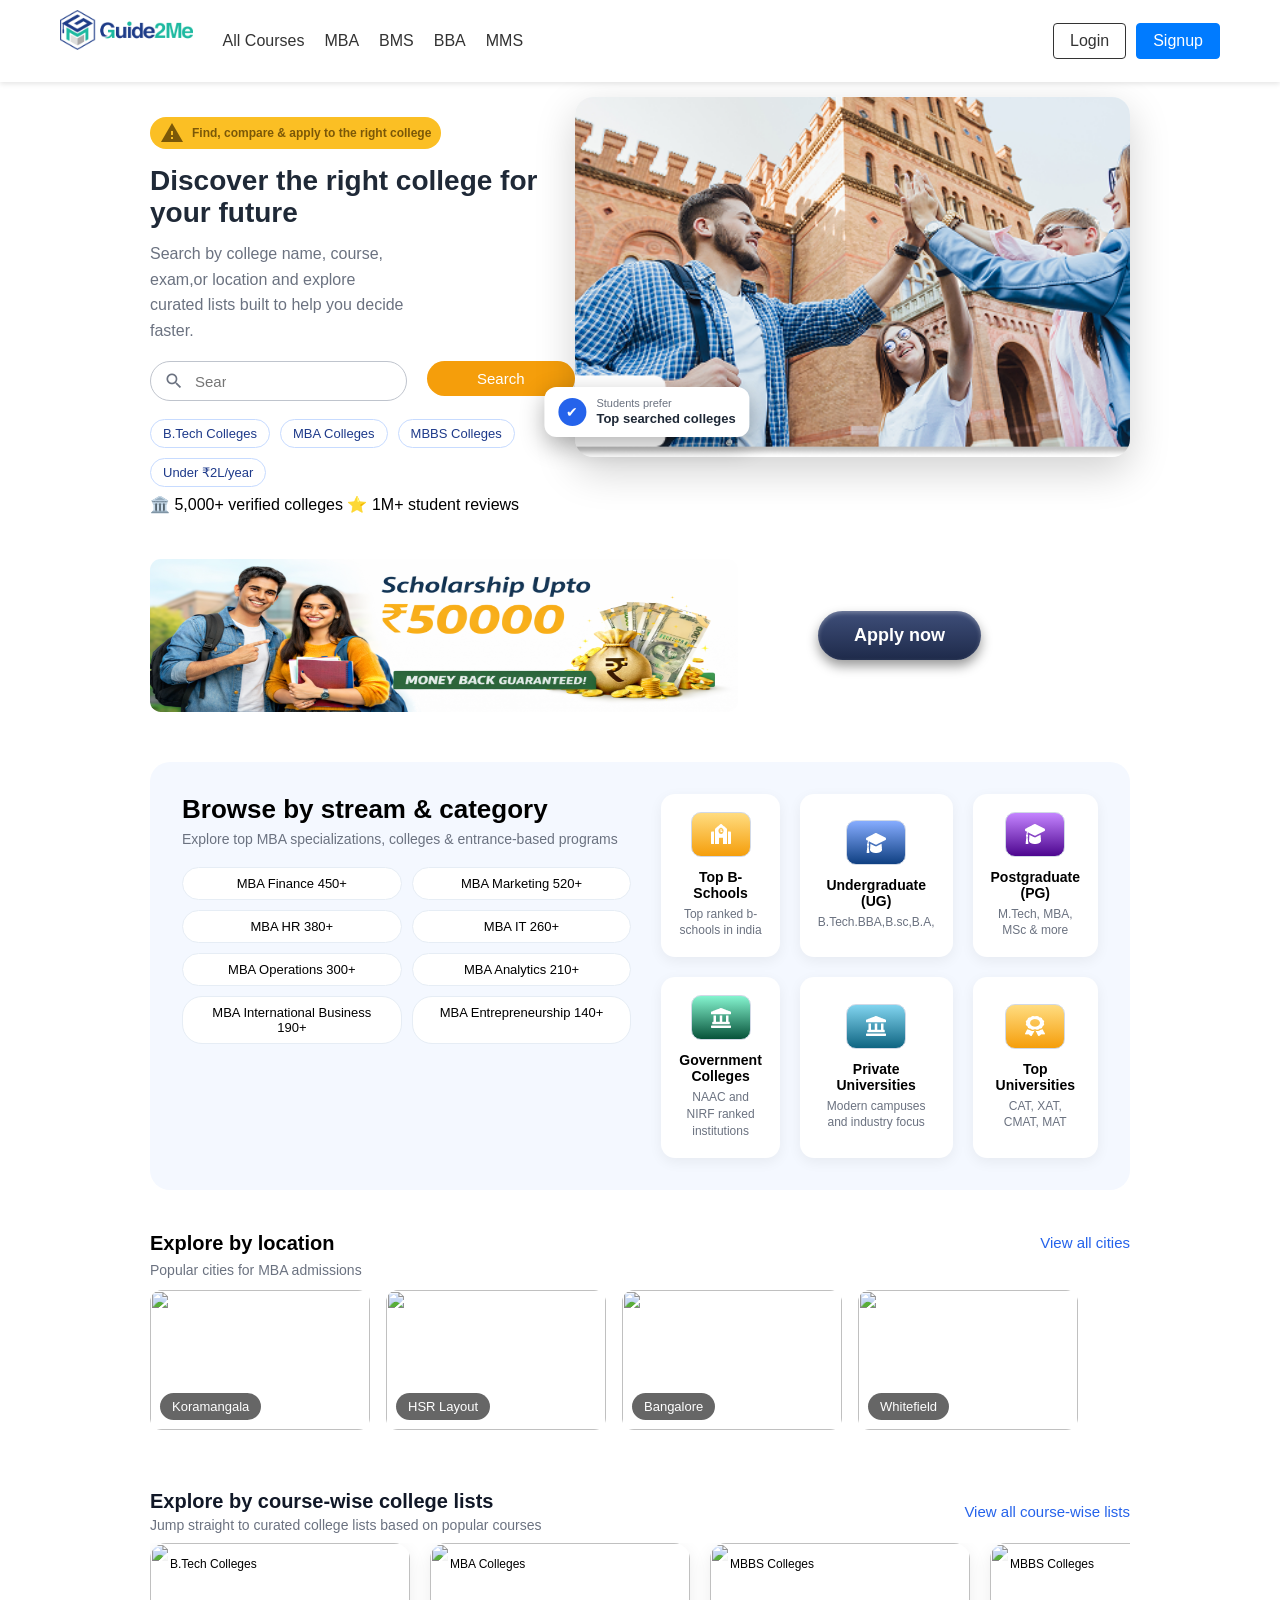
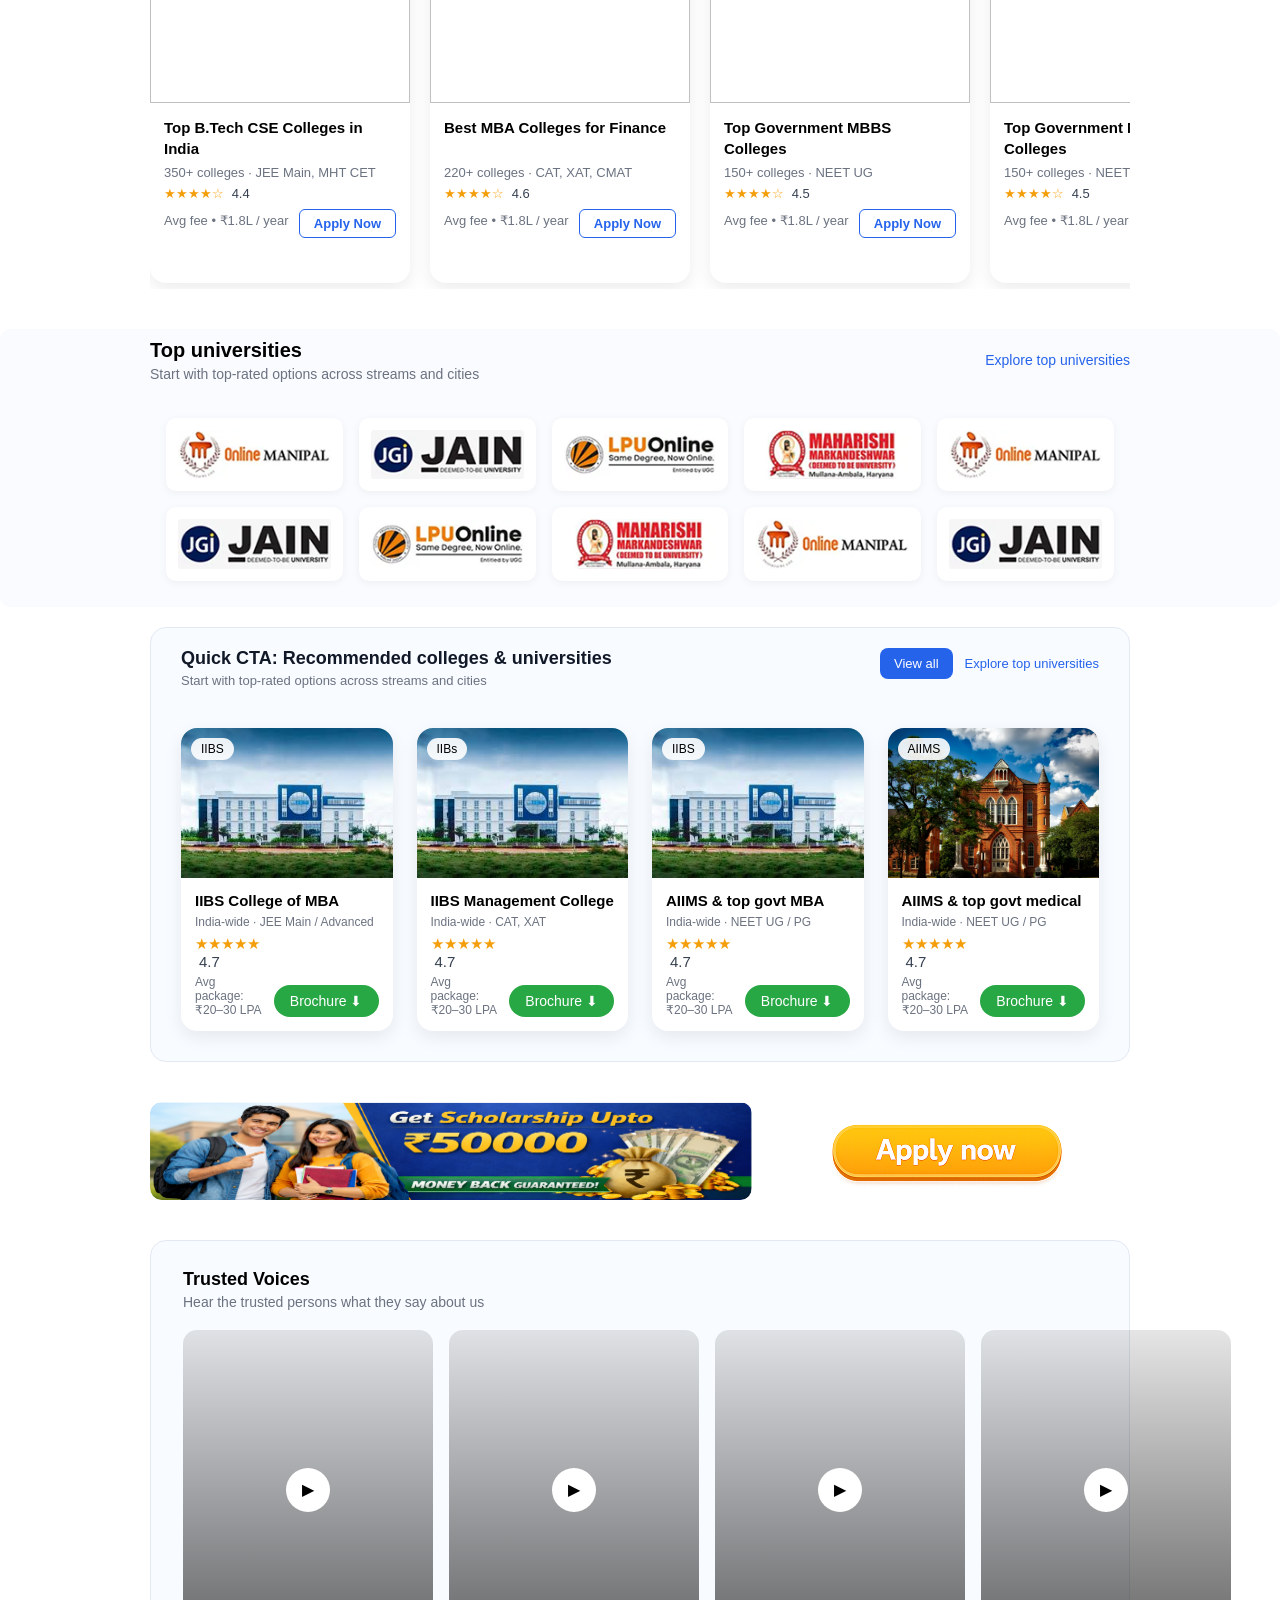
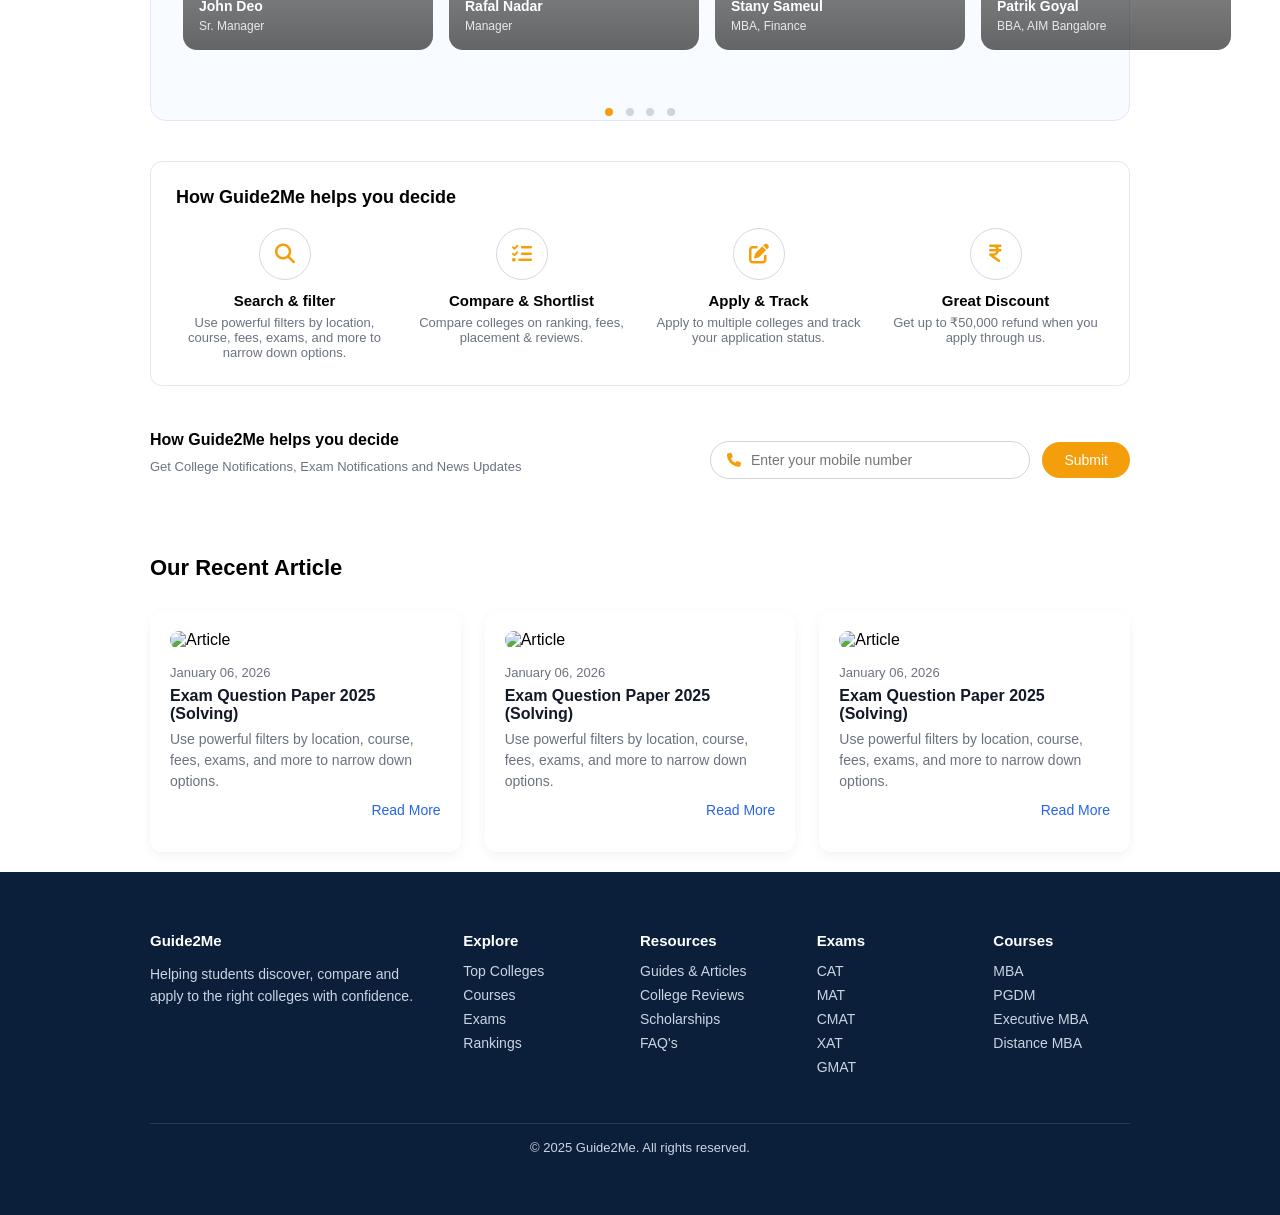
==== index.html @ c0e6bcad "first commit" ====
<!DOCTYPE html>
<html lang="en">
<head>
    <meta charset="UTF-8">
    <meta name="viewport" content="width=device-width, initial-scale=1.0">
    <title>Responsive Header</title>
    <link href="https://fonts.googleapis.com/icon?family=Material+Icons" rel="stylesheet">
    <link rel="stylesheet" href="https://cdnjs.cloudflare.com/ajax/libs/font-awesome/6.5.1/css/all.min.css">
    <link
      href="https://cdnjs.cloudflare.com/ajax/libs/aos/2.3.4/aos.css"
      rel="stylesheet"
    />
    <link rel="stylesheet" href="/css/style.css">
</head>
<body>

<header>
    <div class="container">
        <!-- Logo -->
        <div class="logo">
            <a href="#">
                <img src="./images/G2meLogo.png" alt="Guide2Me Logo">
                <span class="subtitle"></span>
            </a>
        </div>

        <!-- Navigation -->
        <nav>
            <ul class="nav-links">
                <li><a href="#">All Courses</a></li>
                <li><a href="#">MBA</a></li>
                <li><a href="#">BMS</a></li>
                <li><a href="#">BBA</a></li>
                <li><a href="#">MMS</a></li>
            </ul>
        </nav>

    <!-- Login/Signup Buttons -->
    <div class="auth-buttons">
        <a href="#" class="btn login">Login</a>
        <a href="#" class="btn signup">Signup</a>
    </div>
        <!-- Hamburger -->
        <div class="hamburger">
            <span></span>
            <span></span>
            <span></span>
        </div>
    </div>
</header>

<!-- Hero Section  -->

<section class="hero" data-aos="fade-up">
    <div class="hero-content" data-aos="fade-right">
        <span class="badge">
            <span class="badge-img material-icons">warning</span>
            Find, compare & apply to the right college
        </span>
        <h1>Discover the right college for your future</h1>
        <p class="hero-desc">
            Search by college name, course, exam,or location and explore curated lists built to help you decide
            faster.
        </p>
        <div class="hero-search" data-aos="fade-up" data-aos-delay="200">
            <div class="search-input-wrapper">
                <span class="search-icon material-icons">search</span>
                <input type="text" placeholder="Search colleges, courses, exams">
            </div>
            <button>Search</button>
        </div>
        <div class="hero-tags" data-aos="fade-up" data-aos-delay="300">
            <span>B.Tech Colleges</span>
            <span>MBA Colleges</span>
            <span>MBBS Colleges</span>
            <span>Under ₹2L/year</span>
        </div>
        <div class="hero-stats" data-aos="fade-up" data-aos-delay="400">
            <span>🏛️ 5,000+ verified colleges</span>
            <span>⭐ 1M+ student reviews</span>
        </div>
    </div>

    <div class="hero-image-slider" data-aos="fade-left">
        <div class="slider">
            <img src="./images/college.png" class="slide active" alt="College 1">
            <img src="./images/college1.jpg" class="slide" alt="College 2">
            <img src="./images/college2.jpeg" class="slide" alt="College 3">
        </div>

        <div class="top-search-badge" data-aos="zoom-in">
            <span class="badge-icon">✔</span>
            <div class="badge-text">
                <small>Students prefer</small>
                <strong>Top searched colleges</strong>
            </div>
        </div>
    </div>
</section>
<!-- Hero Section End -->
 <!-- USP -->

 <section class="refund" data-aos="fade-up">
    <div>
        <img src="./images/homepage/admission.svg" alt="Hero Image" class="hero-image">
        <button class="apply-btn-refund" onclick="applyNow()">Apply now</button>
    </div>
</section>
  <!-- ================= BROWSE BY STREAM ================= -->
  <section class="browse" data-aos="fade-up">
    <div class="browse-container">
        <div class="browse-left" data-aos="fade-right">
            <h2>Browse by stream & category</h2>
            <p>Explore top MBA specializations, colleges & entrance-based programs</p>
            <div class="stream-grid">
                <span>MBA Finance 450+</span>
                <span>MBA Marketing 520+</span>
                <span>MBA HR 380+</span>
                <span>MBA IT 260+</span>
                <span>MBA Operations 300+</span>
                <span>MBA Analytics 210+</span>
                <span>MBA International Business 190+</span>
                <span>MBA Entrepreneurship 140+</span>
            </div>
        </div>
        <div class="browse-right" data-aos="fade-left">
            <div class="type-card">
                <div class="icon"> <img src="./images/Vector-3.png"></div>
                <h4>Top B-Schools</h4>
                <p>Top ranked b-schools in india</p>
            </div>
            <div class="type-card">
                <div class="icon"><img src="./images/Vector-1.png"></div>
                <h4>Undergraduate (UG)</h4>
                <p>B.Tech.BBA,B.sc,B.A, </p>
            </div>
            <div class="type-card">
                <div class="icon"> <img src="./images/Vector-1.png"></div>
                <h4>Postgraduate (PG)</h4>
                <p>M.Tech, MBA, MSc & more</p>
            </div>
            <div class="type-card">
                <div class="icon"><img src="./images/Vector-2.png"></div>
                <h4>Government Colleges</h4>
                <p>NAAC and NIRF ranked institutions</p>
            </div>
            <div class="type-card">
                <div class="icon"> <img src="./images/Vector-2.png"></div>
                <h4>Private Universities</h4>
                <p>Modern campuses and industry focus</p>
            </div>
            <div class="type-card">
                <div class="icon"><img src="./images/Vector-4.png"></div>
                <h4>Top Universities</h4>
                <p>CAT, XAT, CMAT, MAT</p>
            </div>
        </div>
    </div>
</section>

<!-- ================= EXPLORE BY LOCATION ================= -->
<section class="location" data-aos="fade-up">
    <div class="location-inner">
        <div class="section-location-header" data-aos="fade-right">
            <h2>Explore by location</h2>
            <a href="./college_list.html" class="view-all">View all cities</a>
        </div>
        <div class="location-subtitle" data-aos="fade-left">
            Popular cities for MBA admissions
        </div>
    </div>
    <div class="scroll-row" data-aos="fade-up" data-aos-delay="200">
        <div class="location-card">
            <img src="https://images.unsplash.com/photo-1524492412937-b28074a5d7da">
            <span>Koramangala</span>
        </div>
        <div class="location-card">
            <img src="https://images.unsplash.com/photo-1562979314-bee7453e911c">
            <span>HSR Layout</span>
        </div>
        <div class="location-card">
            <img src="https://images.unsplash.com/photo-1598866594230-a7c12756260f">
            <span>Bangalore</span>
        </div>
        <div class="location-card">
            <img src="https://images.unsplash.com/photo-1609947017136-9daf32a5eb16">
            <span>Whitefield</span>
        </div>
    </div>
</section>

<!-- ================= COURSE SECTION ================= -->
<section class="course-section" data-aos="fade-up">
    <div class="course-container">
        <div class="section-header" data-aos="fade-right">
            <div>
                <h2>Explore by course-wise college lists</h2>
                <p class="subtitle">
                    Jump straight to curated college lists based on popular courses
                </p>
            </div>
            <a href="./college-list.html" class="view-all">View all course-wise lists</a>
        </div>

        <div class="course-scroll" data-aos="fade-left" data-aos-delay="200">
            <!-- COURSE CARDS -->
            <div class="course-card" data-aos="zoom-in" data-aos-delay="300"
                onclick="location.href='./pages/college_list.html'">
                <div class="image-wrap">
                    <span class="pill">B.Tech Colleges</span>
                    <img src="https://images.unsplash.com/photo-1588072432836-e10032774350" />
                </div>

                <div class="card-content">
                    <h3>Top B.Tech CSE Colleges in India</h3>
                    <p class="meta">350+ colleges · JEE Main, MHT CET</p>

                    <div class="rating">★★★★☆ <span>4.4</span></div>

                    <div class="card-bottom">
                        <p class="meta">Avg fee • ₹1.8L / year</p>
                        <a href="./college_list.html" class="apply-btn-college">Apply Now</a>
                    </div>
                </div>
            </div>


            <div class="course-card" data-aos="zoom-in" data-aos-delay="400"
                onclick="location.href='./pages/college_list.html'">
                <div class="image-wrap">
                    <span class="pill">MBA Colleges</span>
                    <img src="https://images.unsplash.com/photo-1503676260728-1c00da094a0b" />
                </div>

                <div class="card-content">
                    <h3>Best MBA Colleges for Finance</h3>
                    <p class="meta">220+ colleges · CAT, XAT, CMAT</p>

                    <div class="rating">★★★★☆ <span>4.6</span></div>

                    <div class="card-bottom">
                        <p class="meta">Avg fee • ₹1.8L / year</p>
                        <a href="./college_description.html" class="apply-btn-college">Apply Now</a>
                    </div>
                </div>
            </div>


            <div class="course-card" data-aos="zoom-in" data-aos-delay="500"
                onclick="location.href='./pages/college_list.html'">
                <div class="image-wrap">
                    <span class="pill">MBBS Colleges</span>
                    <img src="https://images.unsplash.com/photo-1607237138185-eedd9c632b0b" />
                </div>

                <div class="card-content">
                    <h3>Top Government MBBS Colleges</h3>
                    <p class="meta">150+ colleges · NEET UG</p>

                    <div class="rating">★★★★☆ <span>4.5</span></div>

                    <div class="card-bottom">
                        <p class="meta">Avg fee • ₹1.8L / year</p>
                        <a href="./college_description.html" class="apply-btn-college">Apply Now</a>
                    </div>
                </div>
            </div>
            <div class="course-card" data-aos="zoom-in" data-aos-delay="500"
                onclick="location.href='./pages/college_list.html'">
                <div class="image-wrap">
                    <span class="pill">MBBS Colleges</span>
                    <img src="https://images.unsplash.com/photo-1607237138185-eedd9c632b0b" />
                </div>

                <div class="card-content">
                    <h3>Top Government MBBS Colleges</h3>
                    <p class="meta">150+ colleges · NEET UG</p>

                    <div class="rating">★★★★☆ <span>4.5</span></div>

                    <div class="card-bottom">
                        <p class="meta">Avg fee • ₹1.8L / year</p>
                        <a href="./college_description.html" class="apply-btn-college">Apply Now</a>
                    </div>
                </div>
            </div>
            <!-- <div class="course-card" data-aos="zoom-in" data-aos-delay="500"
                onclick="location.href='./pages/college_list.html'">
                <div class="image-wrap">
                    <span class="pill">MBBS Colleges</span>
                    <img src="https://images.unsplash.com/photo-1607237138185-eedd9c632b0b" />
                </div>

                <div class="card-content">
                    <h3>Top Government MBBS Colleges</h3>
                    <p class="meta">150+ colleges · NEET UG</p>

                    <div class="rating">★★★★☆ <span>4.5</span></div>

                    <div class="card-bottom">
                        <p class="meta">Avg fee • ₹1.8L / year</p>
                        <a href="./college_description.html" class="apply-btn-college">Apply Now</a>
                    </div>
                </div>
            </div> -->
        </div>
    </div>
</section>

<section class="universities" data-aos="fade-up">
    <div class="universities-header">
        <div data-aos="fade-right">
            <h2>Top universities</h2>
            <p>Start with top-rated options across streams and cities</p>
        </div>
        <a href="#" data-aos="fade-left">Explore top universities</a>
    </div>

    <div class="universities-grid">
        <div class="uni-card" data-aos="zoom-in" data-aos-delay="100">
            <img src="./images/collegeImg/college1.png" alt="">
        </div>
        <div class="uni-card" data-aos="zoom-in" data-aos-delay="150">
            <img src="./images/collegeImg/college2.png" alt="">
        </div>
        <div class="uni-card" data-aos="zoom-in" data-aos-delay="200">
            <img src="./images/collegeImg/college3.png" alt="">
        </div>
        <div class="uni-card" data-aos="zoom-in" data-aos-delay="250">
            <img src="./images/collegeImg/college4.png" alt="">
        </div>
        <div class="uni-card" data-aos="zoom-in" data-aos-delay="300">
            <img src="./images/collegeImg/college1.png" alt="">
        </div>
        <div class="uni-card" data-aos="zoom-in" data-aos-delay="350">
            <img src="./images/collegeImg/college2.png" alt="">
        </div>
        <div class="uni-card" data-aos="zoom-in" data-aos-delay="400">
            <img src="./images/collegeImg/college3.png" alt="">
        </div>
        <div class="uni-card" data-aos="zoom-in" data-aos-delay="450">
            <img src="./images/collegeImg/college4.png" alt="">
        </div>
        <div class="uni-card" data-aos="zoom-in" data-aos-delay="500">
            <img src="./images/collegeImg/college1.png" alt="">
        </div>
        <div class="uni-card" data-aos="zoom-in" data-aos-delay="550">
            <img src="./images/collegeImg/college2.png" alt="">
        </div>
    </div>
</section>



<!-- ================= QUICK CTA: RECOMMENDED ================= -->
<section class="cta-section" data-aos="fade-up">
    <div class="testimonials-container">
        <div class="cta-header" data-aos="fade-right">
            <div>
                <h2>Quick CTA: Recommended colleges & universities</h2>
                <p>Start with top-rated options across streams and cities</p>
            </div>

            <div class="cta-actions" data-aos="fade-left">
                <a href="#" class="cta-btn">View all</a>
                <a href="#" class="cta-link">Explore top universities</a>
            </div>
        </div>

        <div class="cta-scroll">
            <div class="cta-card" data-aos="zoom-in" data-aos-delay="100">
                <div class="cta-img">
                    <span class="cta-pill">IIBS</span>
                    <img src="./images/iibs.jpeg">
                </div>

                <div class="cta-content">
                    <h3>IIBS College of MBA</h3>
                    <p class="cta-meta">India-wide · JEE Main / Advanced</p>

                    <!-- MOBILE ROW -->
                    <div class="cta-row">
                        <div class="cta-left">
                            <div class="cta-rating">★★★★★ <span>4.7</span></div>
                            <p class="cta-sub">Avg package: ₹20–30 LPA</p>
                        </div>

                        <a href="./brochures/iit-nit-brochure.pdf" class="cta-brochure" download>
                            Brochure ⬇
                        </a>
                    </div>
                </div>

            </div>


            <div class="cta-card" data-aos="zoom-in" data-aos-delay="200">
                <div class="cta-img">
                    <span class="cta-pill">IIBs</span>
                    <img src="./images/iibs.jpeg">
                </div>
                <div class="cta-content">
                    <h3>IIBS Management College</h3>
                    <p class="cta-meta">India-wide · CAT, XAT</p>
                    <!-- MOBILE ROW -->
                    <div class="cta-row">
                        <div class="cta-left">
                            <div class="cta-rating">★★★★★ <span>4.7</span></div>
                            <p class="cta-sub">Avg package: ₹20–30 LPA</p>
                        </div>

                        <a href="./brochures/iit-nit-brochure.pdf" class="cta-brochure" download>
                            Brochure ⬇
                        </a>
                    </div>
                </div>
            </div>

            <div class="cta-card" data-aos="zoom-in" data-aos-delay="300">
                <div class="cta-img">
                    <span class="cta-pill">IIBS</span>
                    <img src="./images/iibs.jpeg">
                </div>
                <div class="cta-content">
                    <h3>AIIMS & top govt MBA</h3>
                    <p class="cta-meta">India-wide · NEET UG / PG</p>
                    <!-- MOBILE ROW -->
                    <div class="cta-row">
                        <div class="cta-left">
                            <div class="cta-rating">★★★★★ <span>4.7</span></div>
                            <p class="cta-sub">Avg package: ₹20–30 LPA</p>
                        </div>

                        <a href="./brochures/iit-nit-brochure.pdf" class="cta-brochure" download>
                            Brochure ⬇
                        </a>
                    </div>
                </div>
            </div>
            <div class="cta-card" data-aos="zoom-in" data-aos-delay="300">
                <div class="cta-img">
                    <span class="cta-pill">AIIMS</span>
                    <img src="./images/college1.jpg">
                </div>
                <div class="cta-content">
                    <h3>AIIMS & top govt medical</h3>
                    <p class="cta-meta">India-wide · NEET UG / PG</p>
                    <!-- MOBILE ROW -->
                    <div class="cta-row">
                        <div class="cta-left">
                            <div class="cta-rating">★★★★★ <span>4.7</span></div>
                            <p class="cta-sub">Avg package: ₹20–30 LPA</p>
                        </div>

                        <a href="./brochures/iit-nit-brochure.pdf" class="cta-brochure" download>
                            Brochure ⬇
                        </a>
                    </div>
                </div>
            </div>

        </div>

    </div>
</section>

<section class="banner" data-aos="fade-up">
    <div class="banner-content" data-aos="fade-right">
        <img src="./images/scholarship.svg">
    </div>
    <div class="banner-btn" data-aos="fade-left">
        <img src="./images/applynow.png">
    </div>
</section>

<section class="testimonials" data-aos="fade-up">
    <div class="testimonials-container">
        <div class="testimonials-inner">

            <h2 class="title" data-aos="fade-down">Trusted Voices</h2>   
            <p class="subtitle" data-aos="fade-down" data-aos-delay="100">
                Hear the trusted persons what they say about us 
            </p>

            <div class="cards">
                <div class="card" style="background-image:url('./images/1.jpg')" data-aos="zoom-in"
                    data-aos-delay="100">
                    <div class="overlay"></div>
                    <div class="play-btn">▶</div>
                    <div class="info">
                        <h4>John Deo</h4>
                        <span>Sr. Manager</span>
                    </div>
                </div>

                <div class="card" style="background-image:url('./images/2.jpg')" data-aos="zoom-in"
                    data-aos-delay="200">
                    <div class="overlay"></div>
                    <div class="play-btn">▶</div>
                    <div class="info">
                        <h4>Rafal Nadar</h4>
                        <span>Manager</span>
                    </div>
                </div>

                <div class="card" style="background-image:url('./images/3.jpg')" data-aos="zoom-in"
                    data-aos-delay="300">
                    <div class="overlay"></div>
                    <div class="play-btn">▶</div>
                    <div class="info">
                        <h4>Stany Sameul</h4>
                        <span>MBA, Finance</span>
                    </div>
                </div>

                <div class="card" style="background-image:url('./images/4.jpg')" data-aos="zoom-in"
                    data-aos-delay="400">
                    <div class="overlay"></div>
                    <div class="play-btn">▶</div>
                    <div class="info">
                        <h4>Patrik Goyal</h4>
                        <span>BBA, AIM Bangalore</span>
                    </div>
                </div>
</div>
            </div>

            <div class="dots" data-aos="fade-up" data-aos-delay="200">
                <span class="active"></span>
                <span></span>
                <span></span>
                <span></span>
            </div>

        </div>
    </div>
</section>

<section class="guide-section" data-aos="fade-up">
    <div class="guide-card" data-aos="fade-up" data-aos-delay="100">
        <h2 data-aos="fade-down">How Guide2Me helps you decide</h2>

        <div class="guide-steps">
            <div class="step" data-aos="fade-up" data-aos-delay="150">
                <div class="icon">
                    <i class="fa-solid fa-magnifying-glass"></i>
                </div>
                <h4>Search & filter</h4>
                <p>
                    Use powerful filters by location, course, fees, exams, and more to narrow down options.
                </p>
            </div>

            <div class="step" data-aos="fade-up" data-aos-delay="250">
                <div class="icon">
                    <i class="fa-solid fa-list-check"></i>
                </div>
                <h4>Compare & Shortlist</h4>
                <p>
                    Compare colleges on ranking, fees, placement & reviews.
                </p>
            </div>

            <div class="step" data-aos="fade-up" data-aos-delay="350">
                <div class="icon">
                    <i class="fa-solid fa-pen-to-square"></i>
                </div>
                <h4>Apply & Track</h4>
                <p>
                    Apply to multiple colleges and track your application status.
                </p>
            </div>

            <div class="step" data-aos="fade-up" data-aos-delay="450">
                <div class="icon">
                    <i class="fa-solid fa-indian-rupee-sign"></i>
                </div>
                <h4>Great Discount</h4>
                <p>
                    Get up to ₹50,000 refund when you apply through us.
                </p>
            </div>
        </div>
    </div>

    <!-- CTA -->
    <div class="guide-cta" data-aos="fade-up" data-aos-delay="200">
        <div class="cta-text" data-aos="fade-right">
            <h3>How Guide2Me helps you decide</h3>
            <p>Get College Notifications, Exam Notifications and News Updates</p>
        </div>

        <form class="cta-form" data-aos="fade-left">
            <div class="input-wrap">
                <i class="fa-solid fa-phone"></i>
                <input type="tel" placeholder="Enter your mobile number" />
            </div>
            <button type="submit">Submit</button>
        </form>
    </div>
</section>

<section class="articles-section" data-aos="fade-up">
    <!-- <div class="container"> -->
        <h2 class="section-title" data-aos="fade-down">Our Recent Article</h2>

        <div class="articles-grid">
            <div class="article-card" data-aos="zoom-in" data-aos-delay="100">
                <img src="https://images.unsplash.com/photo-1524995997946-a1c2e315a42f" alt="Article">
                <div class="article-content">
                    <span class="article-date">January 06, 2026</span>
                    <h3>Exam Question Paper 2025 (Solving)</h3>
                    <p>
                        Use powerful filters by location, course, fees,
                        exams, and more to narrow down options.
                    </p>
                    <div class="read-more-wrap">
                        <a href="#">Read More</a>
                    </div>
                </div>
            </div>

            <div class="article-card" data-aos="zoom-in" data-aos-delay="200">
                <img src="https://images.unsplash.com/photo-1515378791036-0648a3ef77b2" alt="Article">
                <div class="article-content">
                    <span class="article-date">January 06, 2026</span>
                    <h3>Exam Question Paper 2025 (Solving)</h3>
                    <p>
                        Use powerful filters by location, course, fees,
                        exams, and more to narrow down options.
                    </p>
                    <div class="read-more-wrap">
                        <a href="#">Read More</a>
                    </div>
                </div>
            </div>

            <div class="article-card" data-aos="zoom-in" data-aos-delay="300">
                <img src="https://images.unsplash.com/photo-1503676260728-1c00da094a0b" alt="Article">
                <div class="article-content">
                    <span class="article-date">January 06, 2026</span>
                    <h3>Exam Question Paper 2025 (Solving)</h3>
                    <p>
                        Use powerful filters by location, course, fees,
                        exams, and more to narrow down options.
                    </p>
                    <div class="read-more-wrap">
                        <a href="#">Read More</a>
                    </div>
                </div>
            </div>
        </div>
    <!-- </div> -->
</section>

    <!-- ================= FOOTER ================= -->
    <footer class="g-footer" data-aos="fade-up">
        <div class="footer-top">
            <div class="footer-col">
                <h4>Guide2Me</h4>
                <p>

                    Helping students discover, compare and apply to the right colleges with confidence.
                </p>
            </div>

            <div class="footer-col">
                <h4>Explore</h4>
                <a href="#">Top Colleges</a>
                <a href="#">Courses</a>
                <a href="#">Exams</a>
                <a href="#">Rankings</a>

            </div>

            <div class="footer-col">
                <h4>Resources</h4>
                <a href="#">Guides & Articles</a>
                <a href="#">College Reviews</a>
                <a href="#">Scholarships</a>
                <a href="#">FAQ's</a>
            </div>

            <div class="footer-col">
                <h4>Exams</h4>
                <a href="#">CAT</a>
                <a href="#">MAT</a>
                <a href="#">CMAT</a>
                <a href="#">XAT</a>
                <a href="#">GMAT</a>
            </div>

            <div class="footer-col">
                <h4>Courses</h4>
                <a href="#">MBA</a>
                <a href="#">PGDM</a>
                <a href="#">Executive MBA</a>
                <a href="#">Distance MBA</a>
            </div>
        </div>

        <div class="footer-bottom">
            © 2025 Guide2Me. All rights reserved.
        </div>
    </footer>


<script>
    // Toggle menu on mobile
    const hamburger = document.querySelector('.hamburger');
    const navLinks = document.querySelector('.nav-links');

    hamburger.addEventListener('click', () => {
        navLinks.classList.toggle('open');
        hamburger.classList.toggle('active');
    });

        const slides = document.querySelectorAll('.slide');
        let currentIndex = 0;

        setInterval(() => {
            slides[currentIndex].classList.remove('active');
            currentIndex = (currentIndex + 1) % slides.length;
            slides[currentIndex].classList.add('active');
        }, 3500);

</script>
<script src="https://cdnjs.cloudflare.com/ajax/libs/aos/2.3.4/aos.js"></script>
<script>
  AOS.init({
    duration: 1000, // animation duration in ms
    once: true, // animation happens only once
    offset: 100, // offset (in px) from the original trigger point
  });
</script>

</body>
</html>
---- css/style.css ----
:root {
    --primary-bg: #F9FAFB;
    --primary-color: #2563EB;
    --primary-blue: #1A73eb;
    --dark-blue: #0b1f3a;
    --light-bg: #ffffff;
    --white: #ffffff;
    --text-dark: #1f2937;
    --text-muted: #6b7280;
    --border-light: #e6edf5;
    --search-border: #bfc4cd;
    --border-dark: #1e3a5f;
    --success-green: #0a8f4d;
    --badge-bg: #FBBF24;
    --badge-text: #7b5808;
    --orange-color: #F59E0B;

    --page-padding: 150px;
    --page-body-padding: 50px;

    --radius-sm: 6px;
    --radius-md: 12px;
    --radius-lg: 16px;

    --shadow-sm: 0 4px 12px rgba(0, 0, 0, 0.05);
    --font-main: 'Nunito', sans-serif;
    --primary-orange: #f28c38;
    --text-gray: #555;
    --border-color: #ccc;
    --blue-link: #0056b3;
}
/* Reset some default styles */
* {
    margin: 0;
    padding: 0;
    box-sizing: border-box;
    font-family: Arial, sans-serif;
}

/* Header styling */
header {
    background-color: #fff;
    box-shadow: 0 2px 5px rgba(0,0,0,0.1);
    position: sticky;
    top: 0;
    z-index: 1000;
}

.container {
    display: flex;
    justify-content: flex-start; /* logo + nav + buttons from left */
    align-items: center;
    max-width: 1200px;
    margin: 0 auto;
    padding: 10px 20px;
    gap: 30px; /* space between logo, nav, buttons */
}

/* Logo */
.logo img {
    height: 40px;
    width: auto;
    display: block;
}

/* Optional subtitle below logo */
.logo .subtitle {
    display: block;
    font-size: 0.9rem;
    color: #777;
    text-align: center;
    margin-top: 2px;
}

/* Flex container for logo */
.logo a {
    display: flex;
    flex-direction: column;
    align-items: center;
    text-decoration: none;
}

/* Navigation */
.nav-links {
    display: flex;
    list-style: none;
    gap: 20px;
}

.nav-links li a {
    text-decoration: none;
    color: #333;
    font-weight: 500;
    transition: color 0.3s;
}

.nav-links li a:hover {
    color: #007BFF;
}


/* Auth Buttons (Login / Signup) */
.auth-buttons {
    display: flex;
    gap: 10px;
    margin-left: auto; /* push to right on desktop */
}

.auth-buttons .btn {
    text-decoration: none;
    padding: 8px 16px;
    border-radius: 4px;
    font-weight: 500;
    transition: background 0.3s, color 0.3s;
}

/* Login Button */
.auth-buttons .login {
    background: transparent;
    color: #333;
    border: 1px solid #333;
}

.auth-buttons .login:hover {
    background: #333;
    color: #fff;
}

/* Signup Button */
.auth-buttons .signup {
    background: #007BFF;
    color: #fff;
    border: 1px solid #007BFF;
}

.auth-buttons .signup:hover {
    background: #0056b3;
    border-color: #0056b3;
}

/* Hamburger Menu */
.hamburger {
    display: none;
    flex-direction: column;
    cursor: pointer;
    gap: 5px;
}

.hamburger span {
    width: 25px;
    height: 3px;
    background: #333;
    border-radius: 3px;
    transition: all 0.3s;
}

/* Hamburger animation */
.hamburger.active span:nth-child(1) {
    transform: rotate(45deg) translate(5px, 5px);
}
.hamburger.active span:nth-child(2) {
    opacity: 0;
}
.hamburger.active span:nth-child(3) {
    transform: rotate(-45deg) translate(5px, -5px);
}

/* Responsive Styles */
@media (max-width: 768px) {
    /* Shrink logo on mobile */
    .logo img {
        height: 40px;
    }

    .logo .subtitle {
        font-size: 0.75rem;
    }

    /* Nav menu */
    .nav-links {
        position: absolute;
        top: 70px;
        right: 0;
        width: 100%;
        flex-direction: column;
        align-items: center;
        gap: 15px;
        padding: 20px 0;
        background: #fff;
        box-shadow: 0 2px 10px rgba(0,0,0,0.1);
        transform: translateY(-500px);
        transition: transform 0.3s ease-in-out;
    }

    .nav-links.open {
        transform: translateY(0);
    }

    /* Auth buttons in mobile menu */
    .auth-buttons {
        position: absolute;
        top: calc(70px + 100%); /* below nav menu */
        right: 0;
        width: 100%;
        flex-direction: column;
        align-items: center;
        gap: 10px;
        padding: 10px 0;
        background: #fff;
        transform: translateY(-500px);
        transition: transform 0.3s ease-in-out;
        margin-left: 0; /* reset desktop margin */
    }

    /* Show auth buttons when menu is open */
    .nav-links.open ~ .auth-buttons {
        transform: translateY(0);
    }

    .auth-buttons .btn {
        width: 80%;
        text-align: center;
    }

    /* Show hamburger */
    .hamburger {
        display: flex;
    }

    /* Flex adjustment */
    .container {
        justify-content: space-between;
        gap: 10px;
    }
}


/* Hero Section start */
/* ================= HERO ================= */
.hero {
    display: flex;
    align-items: start;
    padding: 15px var(--page-padding);
}

/* .hero-content {
    flex: 1;
} */

.badge {
    display: inline-flex;
    align-items: center;
    gap: 8px;
    padding: 6px 14px;
    font-size: 12px;
    font-weight: 600;

    background: var(--badge-bg);
    /* soft yellow */
    color: var(--badge-text);
    /* warning text color */
    border-radius: 6px;
}

.badge.badge-img {
    font-size: 12px;
    /* size of the warning icon */
    display: inline-flex;
}

/* Mobile */
@media (max-width: 768px) {
    .badge {
        font-size: 12px;
        padding: 5px 10px;
    }

    .badge-icon {
        font-size: 14px;
    }
}


/* Hero heading and paragraph */
.hero-content h1 {
    font-size: 28px;
    margin-bottom: 12px;
    color: var(--text-dark);
    padding-top: 10px;
}

.hero-content p {
    color: #6b7280;
    /* soft grey */
    font-size: 16px;
    line-height: 1.6;
    margin-bottom: 6px;
    width: 60%;
}

/* MOBILE FIX */
@media (max-width: 768px) {
    .hero-content p {
        width: 100%;
        text-align: justify;
    }
}

/* ================= HERO SEARCH ================= */

.hero-search {
    display: flex;
    margin-top: 18px;
    gap: 20px;
}

.search-input-wrapper {
    position: relative;

}

.search-input-wrapper input {
    width: 100%;
    padding: 16px 180px 16px 44px;
    /* left padding for icon */
    border: 1px solid var(--search-border);
    border-radius: 25px;
    outline: none;
    font-size: 15px;
    height: 40px;
}

.search-input-wrapper .search-icon {
    position: absolute;
    left: 14px;
    top: 50%;
    transform: translateY(-50%);
    color: #6b7280;
    /* muted gray */
    font-size: 20px;
}

.hero-search button {
    padding: 0px 50px;
    border: none;
    background: var(--orange-color);
    color: var(--white);
    border-radius: 25px;
    cursor: pointer;
    font-size: 15px;
    transition: background 0.3s;
    height: 35px;
}

.hero-search button:hover {
    background: var(--badge-bg);
}

/* Mobile */
@media (max-width: 768px) {
    .hero-search {
        flex-direction: column;
    }

    .search-input-wrapper input,
    .hero-search button {
        width: 100%;
        border-radius: 25px;
    }
}


/* ================= HERO IMAGE SLIDER ================= */

/* ================= HERO IMAGE SLIDER ================= */
.hero-image-slider {
    position: relative;
    width: 100%;
    max-width: 560px;
    height: 360px;
    /* fixed height */
    border-radius: 18px;
    overflow: visible;
    /* 🔑 allow badge to overflow */
    box-shadow: 0 14px 40px rgba(0, 0, 0, 0.18);
}

.slider {
    width: 100%;
    height: 100%;
    position: relative;

}

.slide {
    width: 100%;
    height: 100%;
    object-fit: cover;
    display: none;
    border-radius: 18px;

    /* same as container */
}

.slide.active {
    display: block;
}

/* ================= TOP SEARCH BADGE ================= */

.top-search-badge {
    position: absolute;
    bottom: 20px;
    right: 50%;
    transform: translateX(-50%);
    display: flex;
    align-items: center;
    gap: 10px;
    background: #ffffff;
    padding: 10px 14px;
    border-radius: 12px;
    box-shadow: 0 8px 24px rgba(0, 0, 0, 0.3);
    z-index: 10;
    min-width: 180px;
}

.badge-icon {
    width: 28px;
    height: 28px;
    background: #2563eb;
    color: #fff;
    border-radius: 50%;
    display: flex;
    align-items: center;
    justify-content: center;
    font-size: 14px;
}

.badge-text small {
    font-size: 11px;
    color: #6b7280;
    display: block;
}

.badge-text strong {
    font-size: 13px;
    color: #1f2937;
}

/* Mobile */
@media (max-width: 768px) {
    .top-search-badge {
        bottom: 12px;
        left: 20%;
        padding: 8px 12px;
        min-width: 140px;
        box-shadow: 0 8px 24px rgba(0, 0, 0, 0.3);
    }

    .badge-text strong {
        font-size: 12px;
    }

    .badge-icon {
        width: 24px;
        height: 24px;
        font-size: 12px;
    }
}

@media (max-width: 768px) {
    .hero-image-slider {
        display: none;
        /* ❌ this will hide it */
    }
}

/* ================= HERO TAGS – SIDE CONTAINER ================= */

.hero-tags {
    margin-top: 10px;
    padding: 8px 0px;
    width: fit-content;
    display: flex;
    flex-wrap: wrap;
    gap: 10px;
    justify-content: start;
    /* background: #eef5ff; */
    /* light blue */
    /* border: 1px solid #d6e6ff; */
    border-radius: 10px;
}

.hero-stars {
    color: #fbbf24;
    margin-right: 6px;
    padding: 14px 18px;
    width: fit-content;
}

.hero-tags span {
    padding: 6px 12px;
    font-size: 13px;
    font-weight: 500;

    background: #ffffff;
    color: #1e3a8a;

    border-radius: 20px;
    border: 1px solid #c7dbff;

    cursor: pointer;
    transition: all 0.25s ease;
}

.hero-tags span:hover {
    background: #2563eb;
    color: #ffffff;
    border-color: #2563eb;
}

/* Mobile friendly */
@media (max-width: 768px) {
    .hero-tags {
        padding: 12px;
    }

    .hero-tags span {
        font-size: 12px;
        padding: 5px 10px;
    }
}


/* ================= USP FEATURE ================= */
/* USP MODERN CARD */
.usp-modern-card {
    display: flex;
    align-items: center;
    gap: 16px;
    background: linear-gradient(135deg, #f8fbff, #ffffff);
    border: 1px solid #e5edff;
    border-radius: 14px;
    padding: 18px 20px;
    box-shadow: 0 10px 24px rgba(0, 0, 0, 0.06);
    max-width: 520px;
    margin-top: 20px;
}

/* ICON */
.usp-modern-icon {
    width: 46px;
    height: 46px;
    border-radius: 50%;
    background: linear-gradient(135deg, #2563eb, #3b82f6);
    display: flex;
    align-items: center;
    justify-content: center;
    font-size: 20px;
    color: #ffffff;
    flex-shrink: 0;
}

/* CONTENT */
.usp-modern-content {
    display: flex;
    flex-direction: column;
}

.usp-modern-title {
    font-size: 20px;
    font-weight: 700;
    color: #0f172a;
    margin-bottom: 4px;
}

.hero-content .usp-modern-text {
    font-size: 16px;
    color: #475569;
    line-height: 1.5;
    width: auto;
    max-width: 100%;
}


/* HIGHLIGHT */
.usp-modern-amount {
    font-weight: 700;
    color: var(--primary-blue);
    font-size: 20px;
}

/* MOBILE */
@media (max-width: 480px) {
    .usp-modern-card {
        padding: 14px;
        gap: 12px;
    }

    .usp-modern-text {
        font-size: 13px;
    }
}

.refund {
    padding: 30px var(--page-padding);
}

.refund>div {
    display: flex;
    align-items: center;
    gap: 80px;
}

/* INCREASE IMAGE WIDTH */
.hero-image {
    width: 60%;
    /* 👈 increase as needed (50%–70%) */
    max-width: 900px;
    /* prevents too large on big screens */
    height: auto;
}

/* CENTER BUTTON */
.apply-btn {
    margin: 0 20px;
}




/* ================= MOBILE VIEW (FIXED PROPERLY) ================= */
@media (max-width: 768px) {
    .refund {
        padding: 16px 12px;
        /* IMPORTANT: reduce padding */
    }

    .refund>div {
        flex-direction: column;
        /* stack items */
        align-items: center;
        gap: 16px;
        /* reduce gap */
    }

    .hero-image {
        width: 100%;
        max-width: none;
        /* VERY IMPORTANT */
        height: auto;
        object-fit: contain;
        padding: 0 20px;
    }

    .apply-btn {
        margin: 0;
        margin-top: 12px;
    }
}


.apply-btn-refund {
    padding: 14px 36px;
    align-self: center;
    font-size: 18px;
    font-weight: 600;
    color: #ffffff;
    background: linear-gradient(to bottom,
            #3f4f7a,
            #1e2a4a);
    border: none;
    border-radius: 30px;
    cursor: pointer;
    box-shadow:
        inset 0 2px 4px rgba(255, 255, 255, 0.3),
        0 6px 12px rgba(0, 0, 0, 0.4);
    transition: all 0.3s ease;
}

.apply-btn-refund:hover {
    transform: translateY(-2px);
    box-shadow:
        inset 0 2px 6px rgba(255, 255, 255, 0.4),
        0 10px 18px rgba(0, 0, 0, 0.5);
}

/* Browse Section */

/* ================= BROWSE SECTION ================= */
.browse {
    padding: 20px var(--page-padding);
}

.browse-container {

    margin: auto;
    display: grid;
    grid-template-columns: 1.1fr 1fr;
    gap: 30px;
    background: #f4f8ff;
    padding: 32px;
    border-radius: 20px;
    box-sizing: border-box;
}

/* LEFT SIDE */
.browse-left h2 {
    font-size: 26px;
    margin-bottom: 6px;
}

.browse-left p {
    color: var(--text-muted);
    font-size: 14px;
}

/* STREAM GRID */
.stream-grid {
    display: grid;
    grid-template-columns: repeat(auto-fit, minmax(160px, 1fr));
    gap: 10px;
    margin-top: 20px;
}

.stream-grid span {
    padding: 8px 14px;
    background: #fff;
    border-radius: 20px;
    font-size: 13px;
    border: 1px solid var(--border-light);
    text-align: center;
    white-space: normal;
    /* prevents overflow */
}

/* ================= RIGHT GRID ================= */
.browse-right {
    display: grid;
    grid-template-columns: repeat(3, 1fr);
    /* 3 columns */
    gap: 20px;
}

/* CARD */
.type-card {
    background: #ffffff;
    border-radius: 14px;
    padding: 18px;
    text-align: center;
    box-shadow: 0 4px 14px rgba(0, 0, 0, 0.06);
    display: flex;
    flex-direction: column;
    justify-content: center;
    height: 100%;
    transition: 0.3s ease;
}

.type-card:hover {
    transform: translateY(-4px);
    box-shadow: 0 8px 22px rgba(0, 0, 0, 0.08);
}

/* ICON */
.type-card .icon {
    width: 60px;
    height: 45px;
    border-radius: 10px;
    display: flex;
    align-items: center;
    justify-content: center;
    margin: 0 auto 12px;
}

/* Gradient Colors */
.type-card:nth-child(1) .icon {
    background: linear-gradient(180deg, #FFDC80, #F59E0B);
}

.type-card:nth-child(2) .icon {
    background: linear-gradient(180deg, #86ACFF, #0F4082);
}

.type-card:nth-child(3) .icon {
    background: linear-gradient(180deg, #C484FF, #4D068F);
}

.type-card:nth-child(4) .icon {
    background: linear-gradient(180deg, #85F4CF, #07533A);
}

.type-card:nth-child(5) .icon {
    background: linear-gradient(180deg, #81D4EF, #0F6582);
}

.type-card:nth-child(6) .icon {
    background: linear-gradient(180deg, #FFDC80, #F59E0B);
}

/* TEXT */
.type-card h4 {
    font-size: 14px;
    margin-bottom: 5px;
}

.type-card p {
    font-size: 12px;
    color: var(--text-muted);
    line-height: 1.4;
}

/* ================= RESPONSIVE ================= */

/* Tablet */
@media (max-width: 992px) {
    .browse-container {
        grid-template-columns: 1fr;
        padding: 24px;
    }
}

/* Mobile */
@media (max-width: 576px) {
    .browse {
        padding: 15px;
    }

    .browse-container {
        padding: 20px;
        border-radius: 14px;
    }
}


/* ================= MBA CATEGORY ================= */
.category {
    padding: 50px var(--page-padding);
}

.category-grid {
    display: grid;
    grid-template-columns: repeat(3, 1fr);
    /* 3 x 3 */
    gap: 22px;
    margin-top: 25px;
}

.cat-card {
    background: var(--white);
    padding: 26px 18px;
    border-radius: var(--radius-md);
    text-align: center;
    box-shadow: var(--shadow-sm);
    transition: transform 0.3s, box-shadow 0.3s;
}

.cat-card:hover {
    transform: translateY(-6px);
    box-shadow: var(--shadow-md);
}

/* GREEN ICON CIRCLE */
.cat-icon {
    width: 52px;
    height: 52px;
    background: #e6f7ef;
    color: #16a34a;
    border-radius: 50%;
    display: flex;
    align-items: center;
    justify-content: center;
    font-size: 22px;
    margin: 0 auto 12px;
}

.cat-card p {
    font-size: 14px;
    font-weight: 600;
}

/* ================= RESPONSIVE ================= */
@media (max-width: 992px) {
    .browse-container {
        grid-template-columns: 1fr;
    }

    .stream-grid {
        grid-template-columns: repeat(2, 1fr);
    }

    .category-grid {
        grid-template-columns: repeat(2, 1fr);
    }
}

@media (max-width: 576px) {
    .category-grid {
        grid-template-columns: 1fr;
    }
}


/* ================= SECTIONS ================= */
/* .category,
.universities,
.articles,
.trusted,
.section-course,
.guide-section,
.cta-section {
    padding: 50px var(--page-body-padding);
} */

/* ================= CATEGORY ================= */
.category-grid {
    display: grid;
    grid-template-columns: repeat(auto-fit, minmax(220px, 1fr));
    gap: 18px;
    margin-top: 20px;
}

.cat-card {
    background: var(--white);
    padding: 22px;
    border-radius: var(--radius-md);
    text-align: center;
    box-shadow: var(--shadow-sm);
}

/* ================= UNIVERSITIES ================= */
.section-header {
    display: flex;
    justify-content: space-between;
    align-items: center;
    /* padding: 0px var(--page-padding); */
    padding-bottom: 10px;

}


.card-grid {
    display: grid;
    grid-template-columns: repeat(auto-fit, minmax(260px, 1fr));
    gap: 22px;
    margin-top: 20px;
}

.college-card {
    background: var(--white);
    border-radius: var(--radius-md);
    overflow: hidden;
}

.college-card img {
    width: 100%;
    height: 160px;
    object-fit: cover;
}

.college-card h3 {
    padding: 1px;
}

.college-card p {
    padding: 0px;
    color: var(--text-muted);
}

/* ================= ARTICLES & TRUSTED ================= */
.article-grid,
.voice-grid {
    display: grid;
    grid-template-columns: repeat(auto-fit, minmax(260px, 1fr));
    gap: 20px;
    margin-top: 20px;
}

.article-card,
.voice-card {
    background: var(--white);
    padding: 20px;
    border-radius: var(--radius-md);
    box-shadow: var(--shadow-sm);
}

.voice-card span {
    display: block;
    margin-top: 10px;
    font-weight: 600;
}


/* LOCATION SCROLL */
.scroll-row {
    display: flex;
    gap: 16px;
    overflow-x: auto;
    /* padding: 10px var(--page-body-padding); */
}



/* INNER CONTENT (title + subtitle only) */
.location-inner {
    /* padding: 0 var(--page-padding); */
}

/* HEADER */
.section-location-header {
    display: flex;
    justify-content: space-between;
    align-items: center;
}

.section-location-header h2 {
    font-size: 20px;
    font-weight: 600;
    color: #000;
}

.view-all {
    font-size: 14px;
    color: #2563eb;
    text-decoration: none;
}

/* SUBTITLE */
.location-subtitle {
    font-size: 14px;
    color: #6b7280;
    margin: 6px 0 12px;
}

/* SCROLL ROW */
.scroll-row {
    display: flex;
    gap: 16px;
    overflow-x: auto;
    /* padding-left: var(--page-body-padding); */
    /* padding-right: 16px; */

    scrollbar-width: none;
    -ms-overflow-style: none;
}

.scroll-row::-webkit-scrollbar {
    display: none;
}

/* CARD */
.location-card {
    /* min-width: 160px;
    height: 110px;
    border-radius: 14px;
    overflow: hidden;
    position: relative;
    flex-shrink: 0; */
    flex: 0 0 220px;   /* fixed width card */
    border-radius: 12px;
    overflow: hidden;
    position: relative;
}

.location-card img {
    /* width: 100%;
    height: 100%;
    object-fit: cover; */
    width: 100%;
    height: 140px;
    object-fit: cover;
    display: block;
}

@media (max-width: 480px) {
    .location-card {
        flex: 0 0 180px; /* slightly smaller cards */
    }

    .location-card img {
        height: 120px;
    }
}

/* TEXT */
.location-card span {
    position: absolute;
    bottom: 10px;
    left: 10px;
    background: rgba(0, 0, 0, 0.6);
    color: #fff;
    padding: 6px 12px;
    font-size: 13px;
    border-radius: 999px;
}

/* HEADER WRAPPER */
.section-location-header-wrap {
    width: 100%;
    padding: 0 16px;
    box-sizing: border-box;
}

/* HEADER */
.section-location-header {
    display: flex;
    justify-content: space-between;
    align-items: center;
    width: 100%;
}

/* TITLE */
.section-location-header h2 {
    margin: 0;
    font-size: 20px;
    line-height: 1.3;
}

/* LINK */
.view-all {
    font-size: 14px;
    white-space: nowrap;
}

/* MOBILE FIX */
@media (max-width: 768px) {

    .section-location-header {
        display: flex;
        align-items: center;
        justify-content: space-between;
        width: 100%;
    }

    .section-location-header h2 {
        font-size: 18px;
        margin: 0;
    }

    .section-location-header .view-all {
        font-size: 14px;
        white-space: nowrap;
    }

    .location-subtitle {
        margin-top: 6px;
        font-size: 14px;
        color: #666;
    }
}


@media (max-width: 768px) {

    .location-card {
        min-width: 130px;
        border-radius: 12px;
    }

    .location-card img {
        height: 100px;
        /* smaller height for mobile */
    }

    .location-card span {
        font-size: 13px;
    }
}

@media (max-width: 768px) {

    .section-header {
        display: flex !important;
        align-items: flex-start;
        width: 100%;
    }

    .section-header>div {
        flex: 1;
    }

    .section-header .view-all {
        margin-left: auto !important;
        white-space: nowrap;
        font-size: 14px;
    }

    .subtitle {
        margin: 0;
    }
}




/* GRID */
.grid {
    display: grid;
    grid-template-columns: repeat(auto-fit, minmax(280px, 1fr));
    gap: 20px;
    padding: 10px var(--page-body-padding);
    padding-top: 20px;
    padding-bottom: 30px;
}

/* CARDS */
.course-card,
.college-card {
    background: #fff;
    border-radius: 16px;
    overflow: hidden;
    box-shadow: 0 6px 18px rgba(0, 0, 0, 0.08);
}

.course-card img,
.college-card img {
    width: 100%;
    height: 170px;
    object-fit: cover;
}

.card-body {
    padding: 14px;
}

.badge,
.tag {
    background: var(--badge-bg);
    color: var(--badge-text);
    font-size: 12px;
    padding: 4px 10px;
    border-radius: 20px;
    margin-bottom: 6px;
    margin-top: 20px;
}

.card-body h3 {
    font-size: 16px;
    margin: 6px 0;
}

.rating {
    color: #f59e0b;
    font-size: 13px;
    margin-bottom: 6px;
}

.card-body p {
    font-size: 13px;
    color: #6b7280;
}

.card-body a {
    display: inline-block;
    margin-top: 8px;
    font-size: 13px;
    color: #2563eb;
    text-decoration: none;
}

/* MOBILE */
@media (max-width: 768px) {
    .section-header {
        flex-direction: column;
        align-items: flex-start;
        gap: 6px;
    }
}


/* SECTION */
/* .course-section {
    margin: 40px auto;
    padding: 0 16px;
    font-family: Inter, system-ui, sans-serif;
} */

.course-section {
    margin: 20px auto;
    padding: 20px var(--page-padding);
    /* SAME BOTH SIDES */
    font-family: Inter, system-ui, sans-serif;
}

/* HEADER */


.section-header h2 {
    font-size: 20px;
    font-weight: 600;
    color: #111827;
}

.subtitle {
    font-size: 14px;
    color: #6b7280;
    margin-top: 4px;
}

.view-all {
    font-size: 15px;
    color: #2563eb;
    text-decoration: none;
    font-weight: 500;
    white-space: nowrap;
}


/* HORIZONTAL SCROLL */
.course-scroll {
    display: flex;
    gap: 20px;
    overflow-x: auto;

    /* padding: 10px var(--page-body-padding); */

    /* Hide scrollbar – ALL browsers */
    scrollbar-width: none;
    /* Firefox */
    -ms-overflow-style: none;
    /* IE & Edge */
}

.course-scroll::-webkit-scrollbar {
    display: none;
    /* Chrome, Safari */
}


/* CARD */

/* IMAGE */
.image-wrap {
    position: relative;
    height: 160px;
}

.image-wrap img {
    width: 100%;
    height: 100%;
    object-fit: cover;
}

/* PILL */
.pill {
    position: absolute;
    top: 10px;
    left: 10px;
    background: rgba(255, 255, 255, 0.9);
    font-size: 12px;
    padding: 4px 10px;
    border-radius: 999px;
    font-weight: 500;
}

/* CONTENT */
.card-content {
    padding: 14px;
}

.card-content h3 {
    font-size: 15px;
    font-weight: 600;
    line-height: 1.4;
    margin-bottom: 6px;

    /* 🔒 FIX HEIGHT FOR ALL TITLES */
    display: -webkit-box;
    -webkit-line-clamp: 2;
    /* allow max 2 lines */
    -webkit-box-orient: vertical;
    overflow: hidden;

    min-height: 42px;
    /* SAME HEIGHT FOR SHORT & LONG TEXT */
}


.meta {
    font-size: 13px;
    color: #6b7280;
    margin-bottom: 6px;
}

/* RATING */
.rating {
    font-size: 13px;
    color: #f59e0b;
    margin-bottom: 8px;
}

.rating span {
    color: #374151;
    margin-left: 4px;
}

/* CARD BOTTOM */
.card-bottom {
    display: flex;
    align-items: center;
    justify-content: space-between;
    gap: 10px;
    flex-wrap: wrap;
    /* KEY for responsiveness */
}

.apply-btn-college {
    padding: 6px 14px;
    font-size: 13px;
    font-weight: 600;
    color: #2563eb;
    border: 1px solid #2563eb;
    border-radius: 6px;
    text-decoration: none;
    white-space: nowrap;
    margin-left: auto;
}

.apply-btn-college:hover {
    background: #2563eb;
    color: #fff;
}

/* TABLET & MOBILE */
@media (max-width: 768px) {
    .course-card {
        min-width: 100%;
    }

    .card-bottom {
        flex-direction: row;
        align-items: center;
    }

    .apply-btn-college {
        font-size: 12px;
        padding: 6px 12px;
    }
}

@media (max-width: 480px) {
    .card-bottom {
        flex-direction: row;
        /* 🔒 force row */
        align-items: center;
        justify-content: space-between;
    }

    .apply-btn-college {
        font-size: 12px;
        padding: 6px 12px;
    }

    .meta {
        font-size: 12px;
    }

    .card-content h3 {
        font-size: 14px;
        min-height: 40px;
    }
}
/* 
.course-card {
    display: flex;
    flex-direction: column;
    height: 300px;


} */
.course-card {
    display: flex;
    flex-direction: column;
    min-height: 300px;   /* allows content to expand */
    flex: 0 0 260px;     /* fixed width for horizontal scroll */
}

.course-scroll {
    align-items: stretch; /* prevents vertical clipping */
    padding-bottom: 6px;  /* breathing space */
}


@media (min-width: 769px) {
    .course-card {
        height: 340px;
        /* desktop */
    }
}


/* ================= QUICK CTA ================= */
.cta-section {
    border-radius: 14px;
    background: #fff;
    box-sizing: border-box;
    padding: 20px var(--page-padding);
}

/* Desktop / Tablet row for rating + brochure */
.cta-row {
    display: flex;
    align-items: center;
    justify-content: space-between;
    gap: 12px;
}

/* Left column: rating + avg package */
.cta-left {
    display: flex;
    flex-direction: column;
    gap: 4px;
}

/* Rating styling */
.cta-rating {
    font-size: 15px;
    line-height: 1.2;
    color: #f59e0b;
}

.cta-rating span {
    color: #374151;
    margin-left: 4px;
}

/* Avg package */
.cta-sub {
    font-size: 13px;
    color: #6b7280;
    margin: 0;
}

/* Brochure button */
.cta-brochure {
    white-space: nowrap;
    font-size: 12px;
    padding: 6px 14px;
    margin-left: auto; /* pushes button to right */
    background-color: #28a745;
    color: #fff;
    text-decoration: none;
    border-radius: 8px;
    font-weight: 500;
    transition: background-color 0.3s;
}

.cta-brochure:hover {
    background-color: #218838;
}

/* HEADER */
.cta-header {
    display: flex;
    justify-content: space-between;
    align-items: flex-start;
    margin-bottom: 20px;
    padding: 20px 30px 0px;
}

.cta-header h2 {
    font-size: 18px;
    font-weight: 600;
    color: #111827;
}

.cta-header p {
    font-size: 13px;
    color: #6b7280;
    margin-top: 4px;
}

.cta-actions {
    display: flex;
    gap: 12px;
    align-items: center;
}

.cta-btn {
    background: #2563eb;
    color: #fff;
    padding: 8px 14px;
    font-size: 13px;
    border-radius: 8px;
    text-decoration: none;
    font-weight: 500;
}

.cta-link {
    font-size: 13px;
    color: #2563eb;
    text-decoration: none;
}


.cta-scroll::-webkit-scrollbar {
    display: none;
}

/* SCROLL ROW */
.cta-scroll {
    display: grid;
    grid-template-columns: repeat(4, 1fr);
    /* 5 cards */
    gap: 24px;
    padding: 20px 30px 30px;
}

/* CARD */
.cta-card {
    background: #ffffff;
    border-radius: 16px;
    box-shadow: 0 6px 18px rgba(0, 0, 0, 0.08);
    overflow: hidden;
    display: flex;
    flex-direction: column;
}

/* IMAGE */
.cta-img {
    position: relative;
    height: 150px;
}

.cta-img img {
    width: 100%;
    height: 100%;
    object-fit: cover;
    display: block;
}

.cta-pill {
    position: absolute;
    top: 10px;
    left: 10px;
    background: rgba(255, 255, 255, 0.9);
    font-size: 12px;
    padding: 4px 10px;
    border-radius: 999px;
    font-weight: 500;
}

/* CONTENT */
.cta-content {
    display: flex;
    flex-direction: column;
    padding: 14px;
    gap: 6px;
}

/* Heading & Meta */
.cta-content h3 {
    font-size: 15px;
    font-weight: 600;
    margin: 0;
}

.cta-meta {
    font-size: 12px;
    color: #6b7280;
}

.cta-rating {
    font-size: 15px;
    color: #f59e0b;
}

.cta-rating span {
    color: #374151;
    margin-left: 4px;
}

.cta-sub {
    font-size: 12px;
    color: #6b7280;
}

/* BROCHURE / VIEW BUTTON */
.cta-brochure,
.cta-view {
    align-self: flex-end;
    /* always right */
    padding: 8px 16px;
    background-color: #28a745;
    /* green button */
    color: #fff;
    text-decoration: none;
    border-radius: 20px;
    font-weight: 500;
    font-size: 14px;
    transition: background-color 0.3s;
}

.cta-brochure:hover,
.cta-view:hover {
    background-color: #218838;
}

/* MOBILE RESPONSIVE */
@media (max-width: 1024px) {
    .cta-card {
        width: 320px;
        /* slightly smaller tablet */
    }
}

@media (max-width: 1200px) {
    .cta-scroll {
        grid-template-columns: repeat(2, 1fr);
    }
}

@media (max-width: 768px) {

    .cta-scroll {
        display: flex;
        overflow-x: auto;
        gap: 16px;
        padding: 20px;
        scrollbar-width: none;
    }

    .cta-scroll::-webkit-scrollbar {
        display: none;
    }

    .cta-card {
        min-width: 260px;
        /* swipe cards */
        flex-shrink: 0;
    }

    .cta-header {
        flex-direction: column;
        gap: 10px;
    }

    .cta-actions {
        width: 100%;
        justify-content: space-between;
    }
}

@media (max-width: 768px) {
    .cta-header {
        flex-direction: column;
        gap: 10px;
    }

    .cta-actions {
        width: 100%;
        justify-content: space-between;
    }

    .cta-card {
        min-width: 260px;
        /* fit mobile screen */
        height: auto;
        /* auto height for mobile */
    }



    .cta-brochure,
    .cta-view {
        padding: 6px 12px;
        font-size: 13px;
    }
}

@media (max-width: 768px) {

    .cta-row {
        display: flex;
        align-items: center;
        justify-content: space-between;
        gap: 12px;
    }
    

    /* Left column */
    .cta-left {
        display: flex;
        flex-direction: column;
        gap: 2px;
    }

    .cta-rating {
        font-size: 13px;
        line-height: 1.2;
        margin: 0;
    }

    .cta-sub {
        font-size: 13px;
        margin: 0;
        color: #555;
    }

    /* Right button */
    .cta-brochure {
        white-space: nowrap;
        font-size: 13px;
        padding: 6px 12px;
        margin-left: auto;
    }
}


/* ================= FOOTER ================= */
/* ================= FOOTER ================= */

.g-footer {
    background: var(--dark-blue);
    color: #cbd5e1;
    padding: 60px var(--page-padding);
}

/* TOP GRID */
.footer-top {
    max-width: 1200px;
    margin: 0 auto;
    display: grid;
    grid-template-columns: 2fr repeat(4, 1fr);
    gap: 40px;
}

.footer-col h4 {
    color: var(--white);
    margin-bottom: 14px;
    font-size: 15px;
}

.footer-col p {
    font-size: 14px;
    line-height: 1.6;
}

.footer-col a {
    display: block;
    color: #cbd5e1;
    text-decoration: none;
    margin-bottom: 8px;
    font-size: 14px;
}

.footer-col a:hover {
    color: #ffffff;
}

/* BOTTOM */
.footer-bottom {
    margin-top: 40px;
    padding-top: 16px;
    border-top: 1px solid var(--border-dark);
    text-align: center;
    font-size: 13px;
}

/* ================= RESPONSIVE ================= */

/* TABLET */
@media (max-width: 1024px) {
    .g-footer {
        padding: 50px 40px 20px;
    }

    .footer-top {
        grid-template-columns: repeat(2, 1fr);
        gap: 32px;
        text-align: start;
    }

    /* Brand section full width */
    .footer-top .footer-col:first-child {
        grid-column: span 2;
    }
}

@media (max-width: 768px) {
    .footer-container {
        padding-top: 30px;
        padding-left: 20px;
        padding-right: 20px;
        padding-bottom: 20px;
        max-width: 100%;
    }
}

/* ================= RESPONSIVE ================= */
@media (max-width: 768px) {

    .footer-top {
        display: grid;
        grid-template-columns: repeat(2, 1fr);
        text-align: justify;
        gap: 20px;
    }

    /* First column (brand/info) takes full width */
    .footer-col:first-child {
        grid-column: 1 / -1;
    }

    .footer-col {
        width: 100%;
    }

    .footer-col h4 {
        font-size: 15px;
        margin-bottom: 10px;
    }

    .footer-col a,
    .footer-col p {
        font-size: 14px;
    }

    .footer-bottom {
        margin-top: 24px;
        font-size: 12px;
    }
}

/* ================= RESPONSIVE BREAKPOINTS ================= */

/* Tablet */
@media (max-width: 1024px) {
    :root {
        --page-padding: 40px;
    }

    .main-nav {
        display: none;
    }

    .hero {
        flex-direction: column;
        text-align: center;
    }

    .hero-search {
        justify-content: center;
    }

    .hero-search input {
        width: 60%;
    }
}

/* Mobile */
@media (max-width: 600px) {
    :root {
        --page-padding: 20px;
    }

    .header-right {
        gap: 8px;
    }

    .search-input {
        display: none;
    }

    .hero-search {
        flex-direction: column;
    }

}

/* ================= RESPONSIVE FIXES ================= */

/* MOBILE */
@media (max-width: 768px) {
    .course-section {
        padding-left: 16px;
        padding-right: 0;
    }

    .section-header {
        flex-direction: column;
        gap: 8px;
        padding-right: 16px;
    }

}

/* ---------- Large Tablets (≤1200px) ---------- */
@media (max-width: 1200px) {
    :root {
        --page-padding: 60px;
    }

    .hero {
        gap: 30px;
    }

    .browse-container {
        grid-template-columns: 1.6fr 1fr;
        padding: 30px;
    }
}

/* ---------- Tablets (≤992px) ---------- */

@media (max-width: 992px) {
    :root {
        --page-padding: 40px;
    }

    .g-header {
        flex-wrap: wrap;
        gap: 12px;
    }

    .main-nav {
        display: none;

    }

    .hero {
        flex-direction: column;
        text-align: left;
    }

    .hero-image img {
        width: 100%;
        border-radius: var(--radius-lg);
    }

    .browse-container {
        grid-template-columns: 1fr;
    }

    .browse-right {
        grid-template-columns: repeat(2, 1fr);
    }

    .stream-grid {
        grid-template-columns: repeat(3, 1fr);
    }
}

/* ---------- Mobile (≤768px) ---------- */
@media (max-width: 768px) {
    :root {
        --page-padding: 20px;
    }

    h1 {
        font-size: 26px;
    }

    .hero-search {
        flex-direction: column;
        gap: 10px;
    }

    .hero-search input,
    .hero-search button {
        width: 100%;
        border-radius: 25px;
    }

    .hero-tags span {
        font-size: 11px;
        margin-bottom: 6px;
    }

    .stream-grid {
        grid-template-columns: repeat(2, 1fr);
    }

    .browse-right {
        grid-template-columns: repeat(2, 1fr);
    }

    .type-card {
        padding: 16px;
    }
}

/* Mobile → 1 column */
@media (max-width: 576px) {
    .browse-right {
        grid-template-columns: 1fr;
    }
}

/* ---------- Small Mobile (≤480px) ---------- */
@media (max-width: 480px) {
    .logo {
        font-size: 18px;
    }

    .search-input {
        display: none;
    }

    .browse-container {
        padding: 20px;
    }

    .stream-grid span {
        font-size: 11px;
        padding: 6px;
    }

    .type-card h4 {
        font-size: 14px;
    }

    .type-card p {
        font-size: 12px;
    }
}

.apply-btn {
    padding: 14px 36px;
    align-self: center;
    font-size: 18px;
    font-weight: 600;
    color: #ffffff;
    background: linear-gradient(to bottom,
            #3f4f7a,
            #1e2a4a);
    border: none;
    border-radius: 30px;
    cursor: pointer;
    box-shadow:
        inset 0 2px 4px rgba(255, 255, 255, 0.3),
        0 6px 12px rgba(0, 0, 0, 0.4);
    transition: all 0.3s ease;
}

.apply-btn:hover {
    transform: translateY(-2px);
    box-shadow:
        inset 0 2px 6px rgba(255, 255, 255, 0.4),
        0 10px 18px rgba(0, 0, 0, 0.5);
}

.apply-btn:active {
    transform: translateY(1px);
    box-shadow:
        inset 0 4px 6px rgba(0, 0, 0, 0.4);
}

.universities {
    padding: 10px var(--page-padding);
    background: #f9fbff;
    border-radius: 10px;
}

/* HEADER */
.universities-header {
    display: flex;
    justify-content: space-between;
    align-items: center;
    margin-bottom: 20px;
}

.universities-header h2 {
    font-size: 20px;
    margin: 0;
}

.universities-header p {
    font-size: 14px;
    color: #6b7280;
    margin: 4px 0 0;
}

.universities-header a {
    font-size: 14px;
    color: #2563eb;
    text-decoration: none;
    font-weight: 500;
}

/* GRID */
.universities-grid {
    display: grid;
    grid-template-columns: repeat(5, 1fr);
    /* EXACTLY 5 PER ROW */
    gap: 16px;
    padding: 16px;
    /* SAME padding on all sides */
    box-sizing: border-box;
}


/* CARD */
.uni-card {
    background: #fff;
    border-radius: 10px;
    padding: 12px;
    display: flex;
    align-items: center;
    justify-content: center;
    box-shadow: 0 2px 8px rgba(0, 0, 0, 0.05);
}

.uni-card img {
    max-width: 100%;
    max-height: 50px;
    object-fit: contain;
}

/* ================= MOBILE ================= */
@media (max-width: 768px) {
    .universities {
        padding: 16px;
    }

    .universities-header {
        flex-direction: column;
        align-items: flex-start;
        gap: 8px;
    }

    .universities-header a {
        align-self: flex-end;
    }

    .universities-grid {
        grid-template-columns: repeat(2, 1fr);
    }
}

/* ================= SMALL MOBILE ================= */
@media (max-width: 480px) {
    .universities-grid {
        grid-template-columns: repeat(2, 1fr);
    }

    .uni-card img {
        max-height: 40px;
    }
}

/* Banner Container */
.banner {
    width: 100%;
    display: flex;
    align-items: center;
    justify-content: space-between;
    padding: 20px var(--page-padding);
    gap: 12px;
}

/* Image Container */
.banner-content {
    flex: 1;
}

/* Responsive Image */
.banner-content img {
    width: 100%;
    height: auto;
    border-radius: 12px;
    display: block;
}

/* Button */
.banner-btn button {
    background: linear-gradient(135deg, #ffcc00, #ff9900);
    border: none;
    padding: 14px 24px;
    border-radius: 30px;
    font-size: 16px;
    font-weight: bold;
    cursor: pointer;
    white-space: nowrap;
}

/* 🔥 Mobile Responsive */

/* ======================
   TABLET VIEW
====================== */
@media (max-width: 1024px) {
    .banner-btn img {
        max-width: 150px;
    }
}

/* ======================
   MOBILE VIEW
====================== */
@media (max-width: 768px) {
    .banner {
        flex-direction: column;
        padding: 12px;
        height: auto;
    }

    .banner-content img {
        border-radius: 10px;
    }

    .banner-btn {
        width: 100%;
        text-align: center;
    }

    .banner-btn img {
        max-width: 220px;
        margin: 0 auto;
    }
}

/* ======================
   SMALL MOBILE
====================== */
@media (max-width: 480px) {
    .banner {
        padding: 10px;
    }

    .banner-btn img {
        max-width: 200px;
    }
}

/* OUTER CONTAINER */
.testimonials {
    padding: 20px var(--page-padding);
}

.testimonials-container {
    background: #f8fbff;
    border: 1px solid #e3e9f3;
    border-radius: 16px;
    
}

.testimonials-inner {
    padding: 28px 32px;
}



.testimonials-inner .subtitle {
  margin-bottom: 20px;
}


/* TITLE */
.title {
    font-size: 18px;
    font-weight: 600;
    margin-bottom: 4px;
    
}



/* CARD ROW */
.cards {
    display: flex;
    gap: 16px;
    justify-content: space-around;
}

/* CARD */
.card {
    width: 250px;
    height: 320px;
    border-radius: 14px;
    background-size: cover;
    background-position: center;
    position: relative;
    overflow: hidden;
    flex-shrink: 0;
}

/* DARK OVERLAY */
.overlay {
    position: absolute;
    inset: 0;
    background: linear-gradient(to bottom, rgba(0, 0, 0, 0.1), rgba(0, 0, 0, 0.6));
}

/* PLAY BUTTON */
.play-btn {
    position: absolute;
    top: 50%;
    left: 50%;
    transform: translate(-50%, -50%);
    background: #fff;
    width: 44px;
    height: 44px;
    border-radius: 50%;
    display: flex;
    align-items: center;
    justify-content: center;
    font-size: 16px;
    cursor: pointer;
}

/* TEXT */
.info {
    position: absolute;
    bottom: 16px;
    left: 16px;
    color: #fff;
}

.info h4 {
    font-size: 14px;
    margin-bottom: 2px;
}

.info span {
    font-size: 12px;
    opacity: 0.85;
}

/* DOTS */
.dots {
    margin-top: 24px;
    text-align: center;
}

.dots span {
    display: inline-block;
    width: 8px;
    height: 8px;
    background: #d1d5db;
    border-radius: 50%;
    margin: 0 4px;
}

.dots .active {
    background: #f59e0b;
}

/* MOBILE */
@media (max-width: 768px) {
    .cta-section {
        padding: 0px;
    }

    .cta-header {
        flex-direction: column;
        gap: 10px;
        padding-right: 16px;
    }

    .cta-actions {
        width: 100%;
        justify-content: space-between;
    }

    .cta-card {
        min-width: 260px;
    }
}

@media (max-width: 768px) {
    .testimonials {
        padding-left: 0;
        padding-right: 0;
    }

    .testimonials-inner {
        padding-left: 16px;
    }
}

@media (max-width: 768px) {

    .cards {
        display: flex;
        gap: 16px;
        overflow-x: auto;
        padding-left: 0;
        padding-right: 0;

        scroll-snap-type: x mandatory;
        -webkit-overflow-scrolling: touch;

        scrollbar-width: none;
        /* Firefox */
        -ms-overflow-style: none;
        /* IE */
    }

    .cards::-webkit-scrollbar {
        display: none;
        /* Chrome */
    }

    .card {
        min-width: 240px;
        height: 360px;
        scroll-snap-align: start;
        flex-shrink: 0;
    }

}

.guide-section {
    padding: 20px var(--page-padding);
    font-family: sans-serif;
}

/* CARD */
.guide-card {
    border: 1px solid #e5e7eb;
    border-radius: 12px;
    padding: 25px;
    background: #fff;
}

.guide-card h2 {
    font-size: 18px;
    margin-bottom: 20px;
}

/* STEPS */
.guide-steps {
    display: grid;
    grid-template-columns: repeat(4, 1fr);
    gap: 20px;
}

.step {
    text-align: center;
}

.icon {
    width: 52px;
    height: 52px;
    border: 1px solid #D1D9E6;
    /* light amber border */
    border-radius: 50%;
    display: flex;
    align-items: center;
    justify-content: center;
    margin: 0 auto 12px;

    color: #f59e0b;
    /* AMBER icon */
    /* very light amber bg */
    font-size: 20px;
}

.step:hover .icon {
    background: #f59e0b;
    color: #fff;
    border-color: #f59e0b;
    transition: 0.3s ease;
}


.step h4 {
    font-size: 15px;
    margin-bottom: 6px;
}

.step p {
    font-size: 13px;
    color: #6b7280;
}

/* CTA wrapper */
/* CTA wrapper */
.guide-cta {
    margin-top: 20px;
    padding: 25px 0px;
    display: flex;
    justify-content: space-between;
    align-items: center;
    gap: 24px;
    background: #ffffff;
    border-radius: 14px;
}


/* TEXT */
.cta-text h3 {
    font-size: 16px;
    padding-bottom: 10px;
}

.cta-text p {
    font-size: 13px;
    color: #6b7280;
    margin-bottom: 16px;
}

.cta-form {
    display: flex;
    align-items: center;
    gap: 12px;
    max-width: 420px;
    width: 100%;
}

/* INPUT */
.input-wrap {
    display: flex;
    align-items: center;
    gap: 10px;
    border: 1px solid #d1d5db;
    border-radius: 30px;
    padding: 10px 16px;
    flex: 1;
    background: #fff;
}

.input-wrap i {
    color: #f59e0b;
    font-size: 14px;
}

.input-wrap input {
    border: none;
    outline: none;
    width: 100%;
    font-size: 14px;
}

/* BUTTON */
.cta-form button {
    background: #f59e0b;
    color: #fff;
    border: none;
    padding: 10px 22px;
    border-radius: 30px;
    font-size: 14px;
    cursor: pointer;
    white-space: nowrap;
}

.cta-form button:hover {
    background: #d97706;
}


/* Tablet */
@media (max-width: 992px) {
    .guide-steps {
        grid-template-columns: repeat(2, 1fr);
    }
}

/* Mobile */
/* MOBILE ONLY */
@media (max-width: 756px) {
    .guide-section {
        padding: 0;
    }
}

@media (max-width: 576px) {

    /* Section padding */
    .guide-section {
        padding: 12px;
    }

    /* Card spacing */
    .guide-card {
        padding: 16px;
    }

    /* Steps → single column */
    .guide-steps {
        display: grid;
        grid-template-columns: 1fr;
        gap: 16px;
    }

    /* Center step content */
    .step {
        text-align: center;
    }

    /* Icons size */
    .icon {
        width: 44px;
        height: 44px;
        font-size: 18px;
    }

    /* CTA */
    .guide-cta {
        padding: 16px;
        text-align: center;
    }

    /* FORM stack */
    .cta-form {
        display: flex;
        flex-direction: column;
        gap: 10px;
        width: 100%;
    }

    .input-wrap {
        width: 100%;
    }

    .cta-form button {
        width: 100%;
    }

    /* Text sizes */
    .guide-card h2 {
        font-size: 16px;
    }

    .step h4 {
        font-size: 14px;
    }

    .step p {
        font-size: 13px;
    }
}

@media (max-width: 576px) {
    .guide-steps {
        grid-template-columns: 1fr;
    }

    .cta-form {
        flex-direction: column;
        align-items: center;
    }

    .input-wrap input {
        width: 100%;
        max-width: 320px;
    }

    .cta-form button {
        width: 100%;
        max-width: 320px;
    }
}

/* 🔹 MOBILE RESPONSIVE */
@media (max-width: 768px) {
    .guide-cta {
        flex-direction: column;
        align-items: stretch;
        text-align: left;
    }

    .cta-form {
        flex-direction: column;
        width: 100%;
    }

    .input-wrap {
        width: 100%;
        min-width: unset;
    }

    .cta-form button {
        width: 100%;
    }
}


@media (max-width: 480px) {
    .guide-steps {
        grid-template-columns: 1fr;
    }
}

.articles-section {
    padding: 20px var(--page-padding);
    background: #fff;
    font-family: 'Nunito', sans-serif;
}
/* 
.container {
    padding: 5px var(--page-padding);

    margin: auto;
} */

.section-title {
    font-size: 22px;
    font-weight: 600;
    margin-bottom: 30px;
}

/* GRID */
.articles-grid {
    display: grid;
    grid-template-columns: repeat(3, 1fr);
    gap: 24px;
}

/* CARD */
.article-card {
    border-radius: 12px;
    overflow: hidden;
    background: #fff;
}

.article-card img {
    width: 100%;
    height: 200px;
    object-fit: cover;
    border-radius: 12px;
}

/* CONTENT */
.article-content {
    padding: 14px 0;
}

.article-date {
    font-size: 13px;
    color: #6b7280;
}

.article-content h3 {
    font-size: 16px;
    margin: 6px 0;
    font-weight: 600;
    color: #111827;
}

.article-content p {
    font-size: 14px;
    color: #6b7280;
    line-height: 1.5;
    margin-bottom: 10px;
}

.article-content a {
    font-size: 14px;
    color: #2563eb;
    text-decoration: none;
    font-weight: 500;
}

.article-content a:hover {
    text-decoration: underline;
}

.read-more-wrap {
    display: flex;
    justify-content: flex-end;
    font-weight: 600;
}

/* RESPONSIVE */
@media (max-width: 992px) {
    .articles-grid {
        grid-template-columns: repeat(2, 1fr);
    }
}

@media (max-width: 600px) {
    .articles-grid {
        grid-template-columns: 1fr;
    }
}

/* College List */

.section-wrapper {
    padding: 15px var(--page-padding);
}

.section-box {
    border: 1px solid #d0d7e2;
    border-radius: 10px;
    padding: 22px 26px;
    display: flex;
    justify-content: space-between;
    align-items: center;
    gap: 20px;
    background: var(--primary-bg);
}

/* LEFT should take remaining space */
.section-left {
    flex: 1;
}

.section-left h2 {
    margin: 0;
    font-size: 22px;
    font-weight: 700;
    color: #111827;
}

.section-left p {
    margin: 6px 0 0;
    color: #6b7280;
    font-size: 14px;
}

/* Search box */
/* RIGHT search box fixed width but flexible */
.search-box {
    position: relative;
    width: 320px;
    max-width: 100%;
    flex-shrink: 0;
    /* prevents overflow bug */
}

.search-box input {
    width: 100%;
    padding: 10px 40px 10px 38px;
    border: 1px solid #cbd5e1;
    border-radius: 8px;
    font-size: 14px;
    outline: none;
}

.search-box input:focus {
    border-color: #2563eb;
}

.search-box svg {
    position: absolute;
    left: 12px;
    top: 50%;
    transform: translateY(-50%);
    width: 16px;
    height: 16px;
    color: #6b7280;
}



@media (max-width: 768px) {
    .section-box {
        flex-direction: column;
        align-items: flex-start;
        font-size: 12px;
    }

    .section-left h2 {
        font-size: 18px;
        /* smaller heading */
    }

    .section-left p {
        font-size: 12px;
        /* smaller paragraph */
    }


    .search-box {
        width: 100%;
        margin-top: 8px !important;
    }
}

/* Extra small devices */
@media (max-width: 480px) {
    .section-left h2 {
        font-size: 16px;
    }

    .section-left p {
        font-size: 11px;
    }
}

/* College listing CSS */

.college-wrapper {
    background: var(--primary-bg) !important;
    min-height: 100vh;
    padding: 20px 20px;
    border-radius: 10px;
    border: 1px solid #d0d7e2;
}


.college-wrapper h4 {
    margin-bottom: 6px;
}

.college-list {
    padding: 16px 0;
    /* space inside list */
}

.pagination {
    margin-top: 24px;
}


.page {
    display: grid;
    grid-template-columns: 260px 1fr;
    gap: 20px;
    padding: 0px 0px;
}

/* Filters */
.filters {
    background: var(--primary-bg);
    border: 1px solid #ddd;
    border-radius: 8px;
    padding: 15px;

}

.filter-header {
    display: flex;
    justify-content: space-between;
    align-items: center;
    margin-bottom: 16px;
}

/* Make filter group full width */
.filter-group {
    width: 100%;
}

/* Each option takes full sidebar width */
.filter-option {
    display: flex;
    align-items: center;
    justify-content: space-between;
    width: 100%;
    /* 🔥 important */
    padding: 8px 4px;
    box-sizing: border-box;
    /* 🔥 important */
}

/* Left side (checkbox + text) */
.filter-label {
    flex: 1;
    margin-left: 6px;
}

/* Count always sticks to far right */
.filter-count {
    font-size: 14px;
    color: #888;
    flex-shrink: 0;
    /* 🔥 prevents squeezing */
}


/* Optional: smaller gap for the last one */
/* .filter-group label:last-child {
    margin-bottom: 0;
} */


/* College Card */
.college-card {
    background: #fff;
    border: 1px solid #d6dbe3;
    border-radius: 12px;
    display: flex;
    gap: 18px;
    padding: 14px;
    margin-bottom: 18px;
    align-items: stretch;
    padding-right: 30px;
    /* IMPORTANT */
}

.page {

    gap: 35px;
}

/* ===== FILTER SIDEBAR ===== */
.filters {
    width: 280px;
    background: var(--light-bg);
    border: 1px solid #e5e7eb;
    border-radius: 12px;
    padding: 16px;
}

.filter-header {
    display: flex;
    justify-content: space-between;
    align-items: center;
    margin-bottom: 16px;
}

.filter-group {
    margin-bottom: 20px;
}

.filter-group h4 {
    font-size: 15px;
    font-weight: 800;
    margin-bottom: 10px;
    margin-top: 10px;
    color: #000;
}

.filter-option {
    display: flex;
    align-items: center;
    justify-content: space-between;
    /* pushes count to end */
    width: 100%;
    padding: 6px 0;
}

.filter-label {
    flex: 1;
    /* label takes remaining space */
    margin-left: 6px;
    /* gap after checkbox */
}

.filter-count {
    font-size: 14px;
    color: #888;
}


/* ===== CLEAR ALL ===== */
.clear-all {
    background: none;
    border: none;
    color: #2563eb;
    font-size: 13px;
    cursor: pointer;
}

/* ===== MOBILE FILTER BAR ===== */
.mobile-filter-bar {
    display: none;
    justify-content: space-between;
    margin-bottom: 16px;
}

.mobile-filter-bar button {
    padding: 10px 14px;
    border-radius: 8px;
    border: 1px solid #e5e7eb;
    background: #fff;
    font-weight: 500;
}

/* ===== MOBILE MODAL ===== */
@media (max-width: 768px) {

    .page {
        flex-direction: column;
    }

    .filters {
        position: fixed;
        inset: 0;
        z-index: 1000;
        transform: translateY(100%);
        transition: 0.3s ease;
        overflow-y: auto;
        border-radius: 0;
    }

    .filters.active {
        transform: translateY(0);
    }

    .mobile-filter-bar {
        display: flex;
    }

    .filter-actions {
        position: sticky;
        bottom: 0;
        background: #fff;
        padding: 12px;
        border-top: 1px solid #e5e7eb;
    }

    .filter-actions button {
        width: 100%;
        padding: 12px;
        background: #2563eb;
        color: #fff;
        border: none;
        border-radius: 8px;
        font-size: 14px;
    }
}


/* Image section */
.college-img {
    position: relative;
    width: 260px;
    min-width: 260px;
    overflow: hidden;
    border-radius: 10px;
    height: 230px;
}

.college-img img {
    width: 100%;
    height: 100%;
    object-fit: cover;
}

.guide-badge {
    position: absolute;
    top: 8px;
    right: 8px;
    /* moved to right */
    background: rgba(0, 0, 0, 0.6);
    color: #fff;
    font-size: 12px;
    padding: 6px 8px;
    border-radius: 6px;
    text-align: center;
}

.guide-badge {
    backdrop-filter: blur(2px);
}


/* Right Content */
.college-content {
    flex: 1;
    position: relative;
}

/* Top Row */
.college-top {
    display: flex;
    justify-content: space-between;
    align-items: flex-start;
}

.college-top h3 {
    margin: 0;
    font-size: 18px;
    color: #111827;
}


.rating-box a {
    color: #2563eb;
    font-weight: 600;
    text-decoration: none;
    margin-left: 6px;
}

/* Location */
.location {
    /* margin: 6px 0; */
    color: #6b7280;
    padding: 20px var(--page-padding);
}

/* Tags */
.tags span {
    background: #eef2f7;
    padding: 4px 8px;
    border-radius: 6px;
    font-size: 12px;
    margin-right: 6px;
}

/* NIRF */
.nirf {
    background: #e8f0ff;
    color: #2563eb;
    display: inline-block;
    padding: 6px;
    border-radius: 6px;
    font-size: 13px;
    margin-top: 15px;
}

/* Course Box */
.course-box {
    display: flex;
    gap: 2rem;
    border: 1px solid #d6dbe3;
    border-radius: 8px;
    padding: 10px;
    margin-top: 10px;
    display: flex;
    justify-content: space-between;
    gap: 20px;
}

.course-item {
    display: flex;
    flex-direction: column;
    /* Stack small above strong */
    align-items: center;
    /* Center text horizontally */
}

.course-item small {
    display: block;
    margin-bottom: 0.25rem;
    /* Optional spacing */
    color: #666;
    /* Optional: lighter text */
}

.course-item strong {
    font-size: 1.1rem;
    /* Slightly larger value */
    color: #111;
    font-size: 13px;
}


/* Bottom Row */
.college-bottom {
    margin-top: 12px;
    border-top: 1px solid #e5e7eb;
    padding-top: 6px;
    display: flex;
    justify-content: space-between;
    align-items: center;
    font-size: 15px;
    color: #6b7280;
}

.details-btn {
    background: #f59e0b;
    color: #fff;
    border: none;
    padding: 8px 18px;
    /* increased horizontal padding */
    border-radius: 8px;
    cursor: pointer;
    font-size: 13px;
    font-weight: 600;
    width: 130px;
    height: 40px;
}

/* Right side action buttons */
.action-buttons {
    position: absolute;
    top: 0;
    right: 0;
    display: flex;
    flex-direction: column;
    align-items: center;
    /* centers rating */
    gap: 12px;
}

.rating-box {
    background: #fff4cc;
    padding: 6px 10px;
    border-radius: 8px;
    font-size: 14px;
    color: #b45309;
    display: flex;
    align-items: center;
    gap: 6px;
}


.apply-btns {
    background: #1d6ce5;
    color: #fff;
    border: none;
    padding: 10px 22px;
    height: 40px;
    /* increased horizontal padding */
    border-radius: 8px;
    cursor: pointer;
    font-size: 15px;
    font-weight: 600;
    width: 160px;
    /* NEW: fixed width like reference */
}

.brochure-btn {
    background: #fff;
    border: 1px solid #1d6ce5;
    color: #1d6ce5;
    padding: 5px 0px;
    border-radius: 8px;
    cursor: pointer;
    font-size: 15px;
    font-weight: 600;
    width: 160px;
    /* same width */
}

/* Mobile view: stack all items vertically */
@media (max-width: 600px) {
    .course-box {
        flex-direction: row;
        align-items: flex-start;
        /* optional: align text to left */
    }
}

/* Responsive */
@media(max-width:900px) {
    .college-card {
        flex-direction: column;
    }

    .college-img {
        width: 100%;
        min-width: 100%;
        height: 200px;
    }

    .action-buttons {
        position: static;
        flex-direction: row;
        margin-top: 10px;
    }

    .course-box {
        flex-direction: column;
    }
}

.pagination {
    display: flex;
    justify-content: center;
    gap: 8px;
    margin: 25px 0;
}

.pagination button {
    padding: 6px 12px;
    border: 1px solid #ddd;
    background: #fff;
    cursor: pointer;
    border-radius: 4px;
    font-size: 14px;
}

.pagination button.active {
    background: var(--primary-color);
    color: #fff;
    border-color: var(--primary-color);
}

.pagination button:hover {
    background: #eef2ff;
}

/* Mobile View filter  */
/* ========== MOBILE FILTER SYSTEM ========== */


.apply-filter-btn {
    width: 100%;
    margin-top: 15px;
    background: var(--primary-color);
    color: #fff;
    border: none;
    padding: 10px;
    border-radius: 6px;
}

/* ===== Responsive Rules ===== */
@media(max-width: 900px) {

    /* Hide desktop sidebar filters */
    .filters {
        display: none;
    }

    /* Show mobile filter button */
    .mobile-filter-btn {
        display: block;
    }

    /* Make layout single column */
    .page {
        grid-template-columns: 1fr;
    }

    .college-wrapper {
        padding: 10px;
    }
}

/* ===============================
   FINAL MOBILE FIXES
================================ */

/* Tablet */
@media (max-width: 900px) {

    /* Layout becomes single column */
    .page {
        grid-template-columns: 1fr;
        padding: 10px 0;
    }

    .college-wrapper {
        padding: 10px;
    }

    /* College Card Stack */
    .college-card {
        flex-direction: column;
        gap: 12px;
    }

    .college-img {
        width: 100%;
        min-width: 100%;
        height: 190px;
    }

    /* Remove absolute positioned buttons */
    .action-buttons {
        position: static;
        flex-direction: row;
        gap: 10px;
        margin-top: 10px;
    }

    .apply-btns,
    .brochure-btn {
        width: 100%;
        font-size: 12px;

    }

    /* Mobile view: fit text and center button */
    @media (max-width: 768px) {

        .apply-btns,
        .brochure-btn {
            width: auto;
            /* Shrink to fit text */
            min-width: 100px;
            font-size: 12px;
            align-items: center;
            height: 45px;
        }
    }

    /* Fix rating box alignment */
    .rating-box {
        margin-right: 0;
    }

    .college-top {
        flex-direction: column;
        align-items: flex-start;
        gap: 6px;
    }

    /* Course box stacks */
    .course-box {
        flex-direction: row;
        gap: 8px;
    }
}


/* Mobile */
@media (max-width: 600px) {

    /* Title size */
    .college-top h3 {
        font-size: 16px;
        line-height: 1.3;
    }

    .location {
        font-size: 13px;
    }

    /* Tags wrap cleanly */
    .tags span {
        font-size: 11px;
        display: inline-block;
        margin-bottom: 5px;
    }

    .nirf {
        font-size: 12px;
    }

    /* Course box full width */
    .course-box {
        font-size: 13px;
    }

    /* Bottom row stacks */
    .college-bottom {
        flex-direction: column;
        align-items: flex-start;
        gap: 10px;
    }

    .details-btn {
        width: 100%;
        text-align: center;
    }

    .links {
        font-size: 12px;
    }

    /* Pagination center */
    .pagination {
        margin-bottom: 80px;
    }
}

/* Logo Modal */

  
  .modal-logo {
  max-width: 160px;   /* 👈 control logo size */
  width: 100%;
  height: auto;       /* keeps aspect ratio */
  object-fit: contain;
}
  
  .modal-overlay {
  display: none; /* 👈 hide initially */
  position: fixed;
  top: 0;
  left: 0;
  width: 100%;
  height: 100%;
  background: rgba(0,0,0,0.5);
  align-items: center;
  justify-content: center;
}

  .modal-card {
    background: white; width: 400px; padding: 30px; border-radius: 8px;
    position: relative; box-shadow: 0 4px 15px rgba(0,0,0,0.2); text-align: center;
  }
  
  .close-btn {
    position: absolute; top: 15px; right: 20px; border: none; 
    background: none; font-size: 24px; cursor: pointer; color: #888;
  }
  
  /* Header & Logo */
  .logo { color: #00768a; margin-bottom: 20px; font-weight: bold; }
  
  .features {
    display: flex; justify-content: space-between; margin-bottom: 25px; font-size: 13px;
  }
  
  /* Buttons */
  .google-btn {
    width: 100%; padding: 10px; border: 1px solid #4285f4; background: #4285f4;
    color: white; border-radius: 5px; font-weight: bold; cursor: pointer;
    display: flex; align-items: center; justify-content: center; gap: 10px;
  }
  .google-btn img { width: 18px; background: white; padding: 2px; border-radius: 2px; }
  
  .divider {
    margin: 20px 0; border-bottom: 1px solid #ddd; line-height: 0.1em; color: #888;
  }
  .divider::before { content: ""; } /* Just for text alignment */
  
  /* Inputs */
  .signup-form input, .phone-input select {
    width: 100%; padding: 12px; margin-bottom: 15px; border: 1px solid var(--border-color);
    border-radius: 4px; box-sizing: border-box; font-size: 16px;
  }
  
  .phone-input { display: flex; gap: 0; }
  .phone-input select { width: 35%; border-right: none; border-radius: 4px 0 0 4px; }
  .phone-input input { border-radius: 0 4px 4px 0; }
  .checkbox-container {
  display: grid;
  grid-template-columns: 18px 1fr; /* checkbox + text */
  align-items: start;
  column-gap: 10px;

  width: 100%;
  text-align: left;
  margin-bottom: 18px;
}

.checkbox-container input[type="checkbox"] {
  margin: 3px 0 0 0; /* align with first text line */
}

.checkbox-container label {
  margin: 0;
  font-size: 13px;
  line-height: 1.4;
  color: #444;
}

  .submit-btn {
    width: 60%; background: var(--primary-orange); color: white; border: none;
    padding: 12px; border-radius: 6px; font-size: 18px; font-weight: bold; cursor: pointer;
  }
  
  .submit-btn:hover, .google-btn:hover {
    opacity: 0.9;
  }
  
  .footer-text { margin-top: 20px; font-size: 15px; }
  .footer-text a { color: var(--blue-link); text-decoration: none; font-weight: bold; }
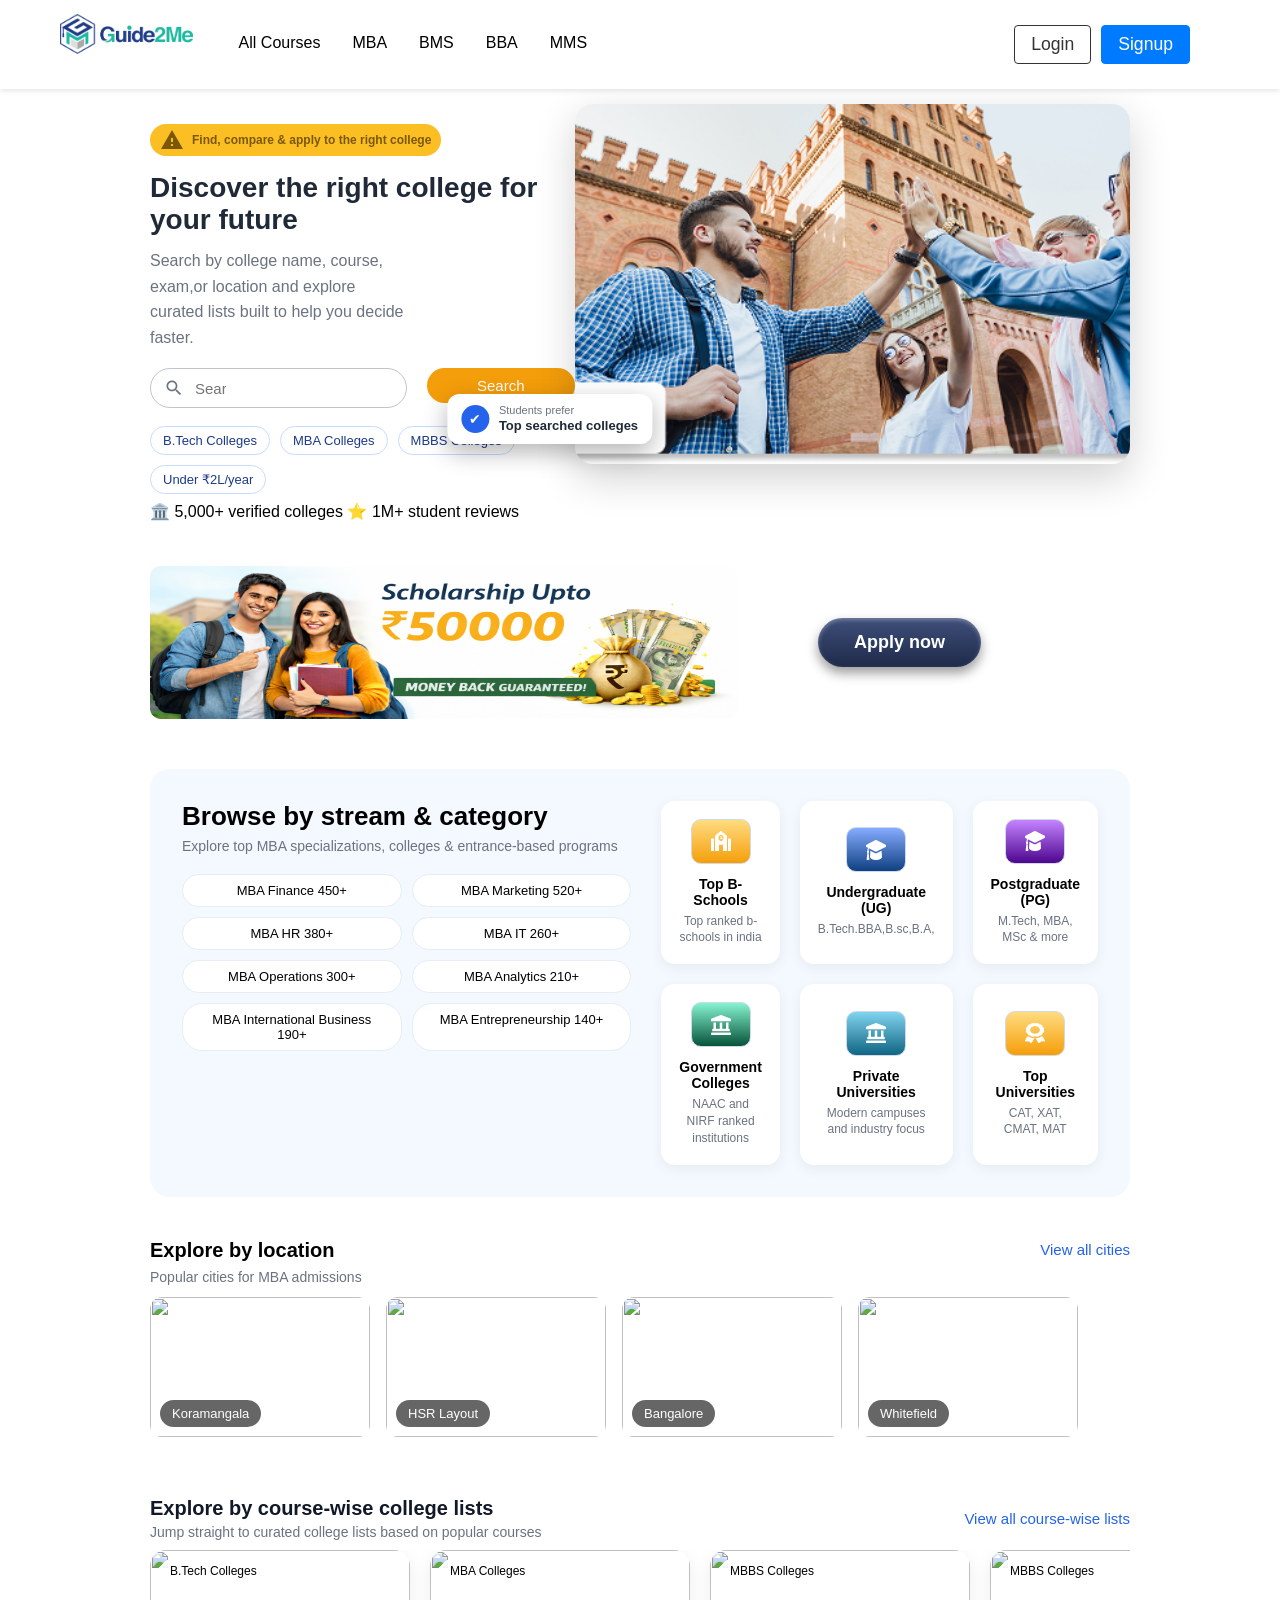
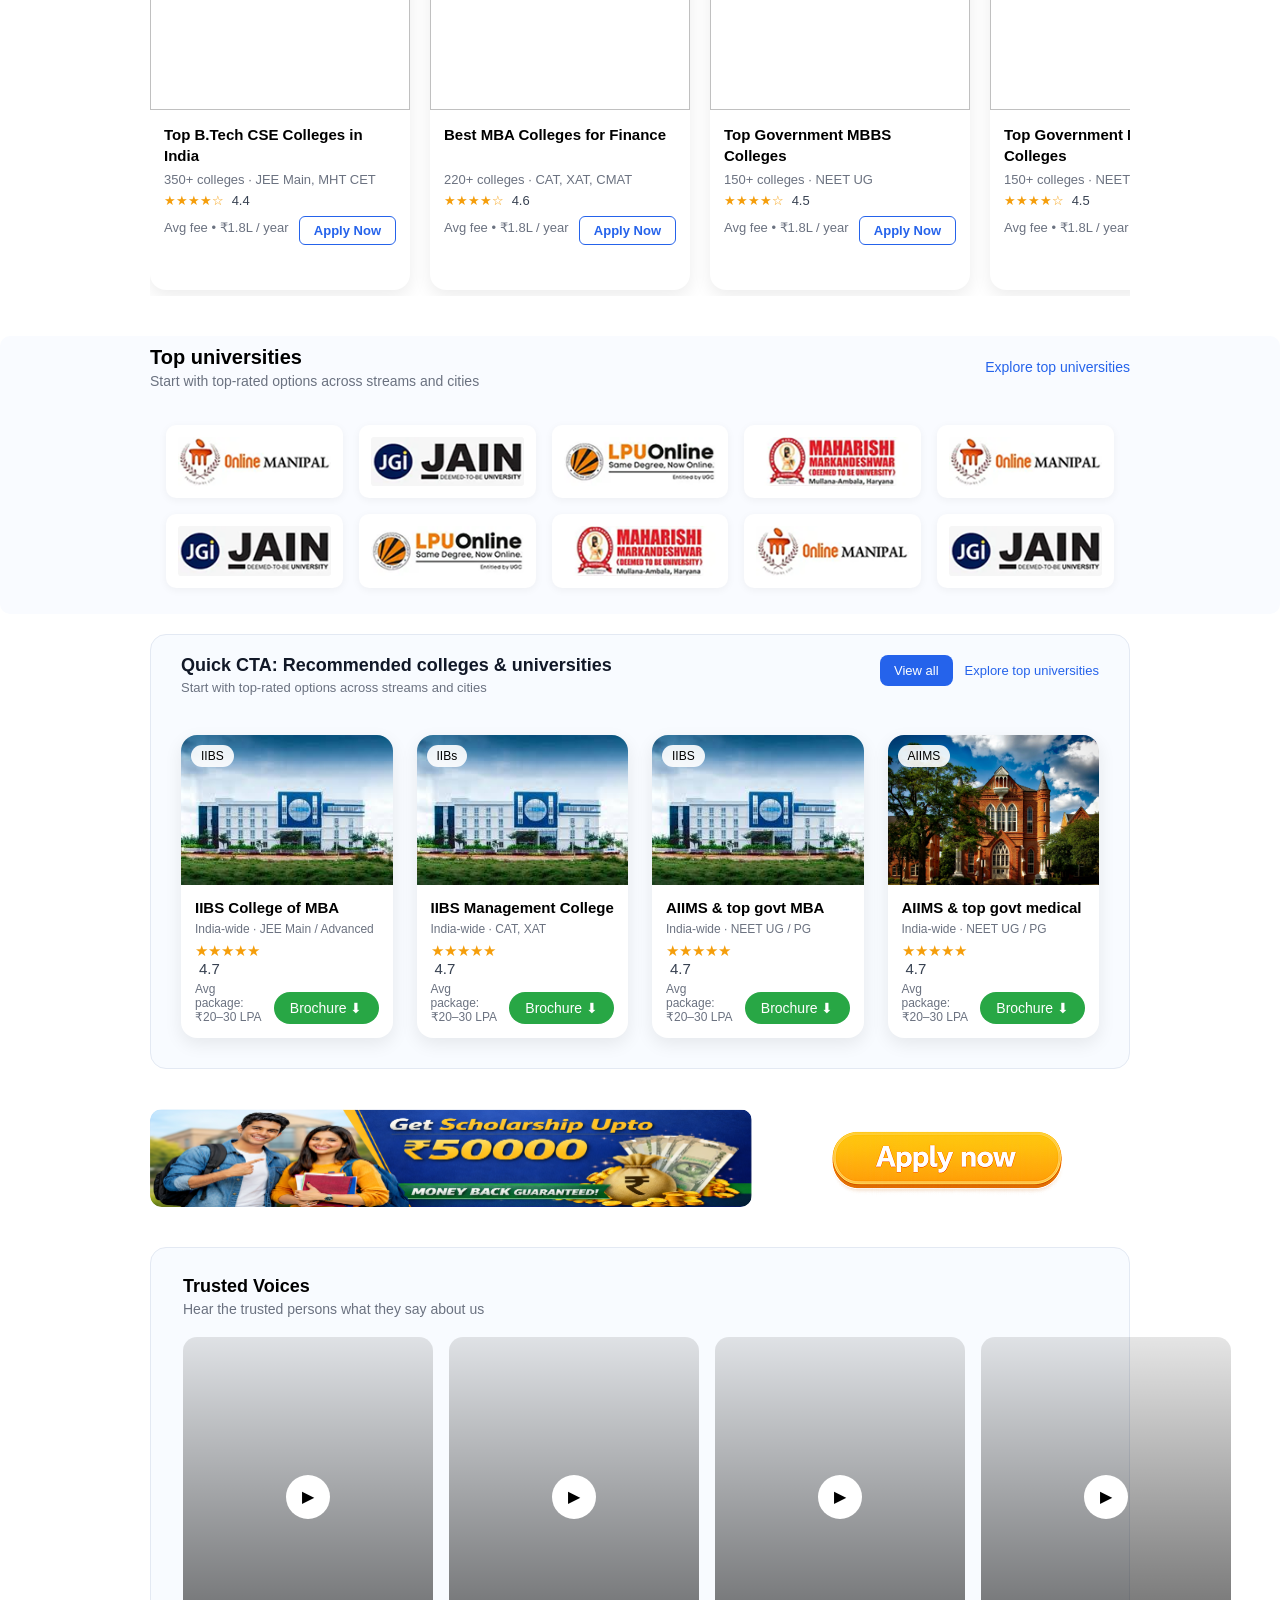
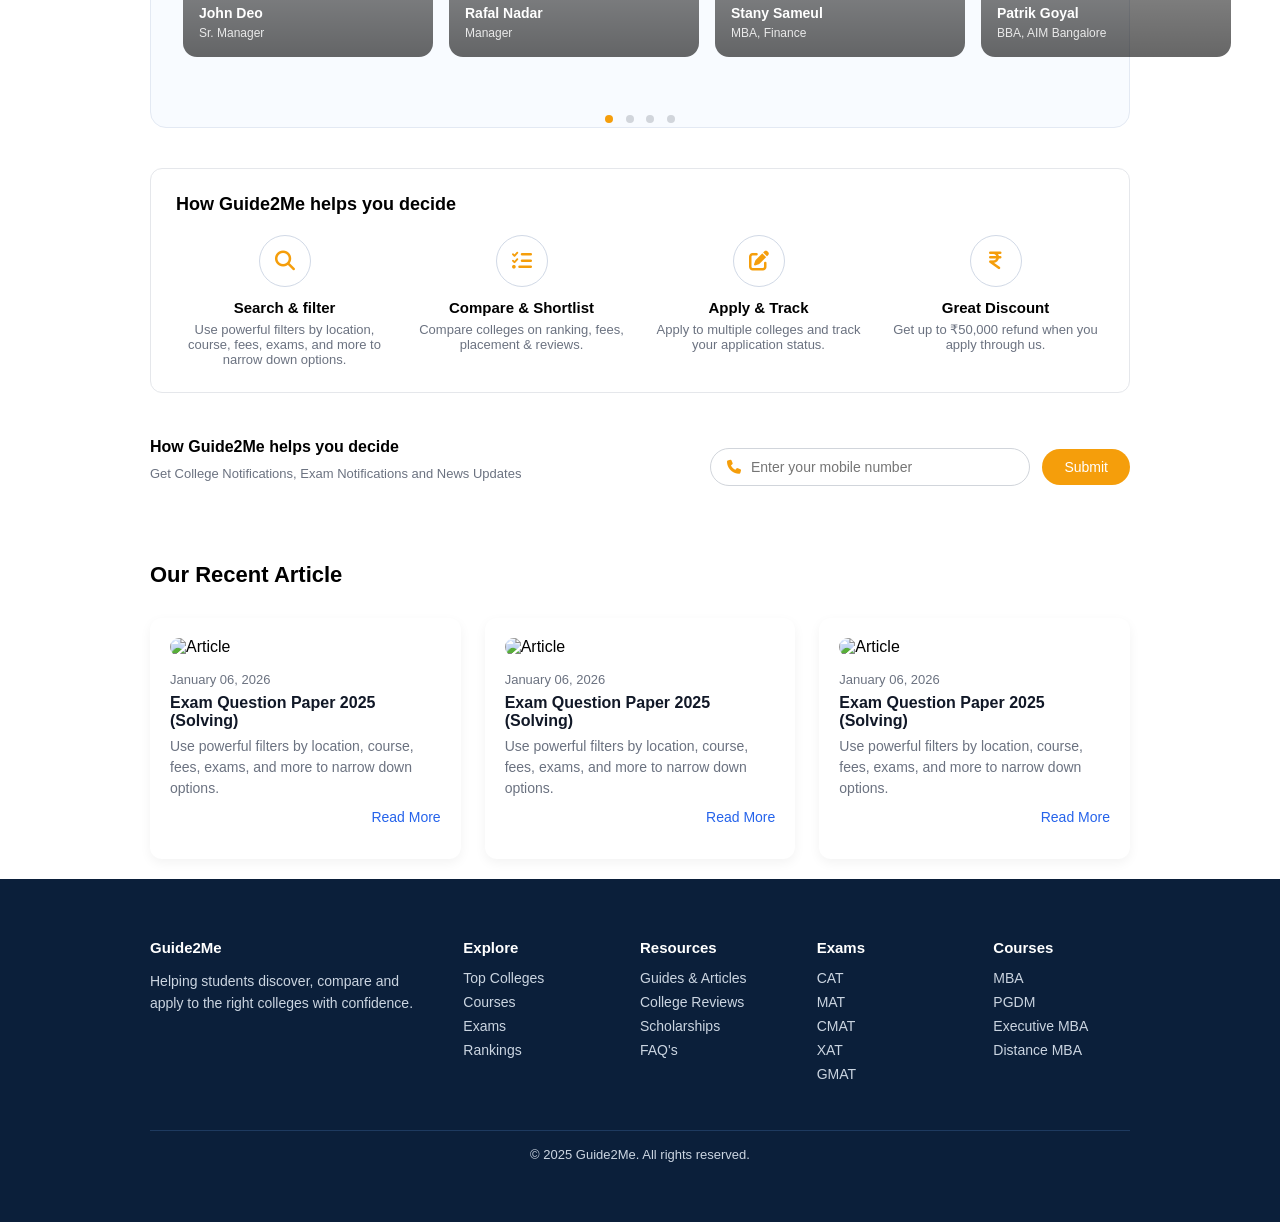
==== commit 35a8946c: "update changes with all the mega menu also" ====
--- a/index.html
+++ b/index.html
@@ -1,252 +1,740 @@
 <!DOCTYPE html>
 <html lang="en">
+
 <head>
     <meta charset="UTF-8">
     <meta name="viewport" content="width=device-width, initial-scale=1.0">
     <title>Responsive Header</title>
+    <link href="https://fonts.googleapis.com/css2?family=Material+Symbols+Outlined" rel="stylesheet">
     <link href="https://fonts.googleapis.com/icon?family=Material+Icons" rel="stylesheet">
     <link rel="stylesheet" href="https://cdnjs.cloudflare.com/ajax/libs/font-awesome/6.5.1/css/all.min.css">
-    <link
-      href="https://cdnjs.cloudflare.com/ajax/libs/aos/2.3.4/aos.css"
-      rel="stylesheet"
-    />
-    <link rel="stylesheet" href="/css/style.css">
+    <link href="https://cdnjs.cloudflare.com/ajax/libs/aos/2.3.4/aos.css" rel="stylesheet" />
+
+    <link rel="stylesheet" href="./css/style.css">
 </head>
+
 <body>
-
-<header>
-    <div class="container">
-        <!-- Logo -->
-        <div class="logo">
-            <a href="#">
-                <img src="./images/G2meLogo.png" alt="Guide2Me Logo">
-                <span class="subtitle"></span>
-            </a>
-        </div>
-
-        <!-- Navigation -->
-        <nav>
-            <ul class="nav-links">
-                <li><a href="#">All Courses</a></li>
-                <li><a href="#">MBA</a></li>
-                <li><a href="#">BMS</a></li>
-                <li><a href="#">BBA</a></li>
-                <li><a href="#">MMS</a></li>
-            </ul>
-        </nav>
-
-    <!-- Login/Signup Buttons -->
-    <div class="auth-buttons">
-        <a href="#" class="btn login">Login</a>
-        <a href="#" class="btn signup">Signup</a>
-    </div>
-        <!-- Hamburger -->
-        <div class="hamburger">
-            <span></span>
-            <span></span>
-            <span></span>
-        </div>
-    </div>
-</header>
-
-<!-- Hero Section  -->
-
-<section class="hero" data-aos="fade-up">
-    <div class="hero-content" data-aos="fade-right">
-        <span class="badge">
-            <span class="badge-img material-icons">warning</span>
-            Find, compare & apply to the right college
-        </span>
-        <h1>Discover the right college for your future</h1>
-        <p class="hero-desc">
-            Search by college name, course, exam,or location and explore curated lists built to help you decide
-            faster.
-        </p>
-        <div class="hero-search" data-aos="fade-up" data-aos-delay="200">
-            <div class="search-input-wrapper">
-                <span class="search-icon material-icons">search</span>
-                <input type="text" placeholder="Search colleges, courses, exams">
-            </div>
-            <button>Search</button>
-        </div>
-        <div class="hero-tags" data-aos="fade-up" data-aos-delay="300">
-            <span>B.Tech Colleges</span>
-            <span>MBA Colleges</span>
-            <span>MBBS Colleges</span>
-            <span>Under ₹2L/year</span>
-        </div>
-        <div class="hero-stats" data-aos="fade-up" data-aos-delay="400">
-            <span>🏛️ 5,000+ verified colleges</span>
-            <span>⭐ 1M+ student reviews</span>
-        </div>
-    </div>
-
-    <div class="hero-image-slider" data-aos="fade-left">
-        <div class="slider">
-            <img src="./images/college.png" class="slide active" alt="College 1">
-            <img src="./images/college1.jpg" class="slide" alt="College 2">
-            <img src="./images/college2.jpeg" class="slide" alt="College 3">
-        </div>
-
-        <div class="top-search-badge" data-aos="zoom-in">
-            <span class="badge-icon">✔</span>
-            <div class="badge-text">
-                <small>Students prefer</small>
-                <strong>Top searched colleges</strong>
-            </div>
-        </div>
-    </div>
-</section>
-<!-- Hero Section End -->
- <!-- USP -->
-
- <section class="refund" data-aos="fade-up">
-    <div>
-        <img src="./images/homepage/admission.svg" alt="Hero Image" class="hero-image">
-        <button class="apply-btn-refund" onclick="applyNow()">Apply now</button>
-    </div>
-</section>
-  <!-- ================= BROWSE BY STREAM ================= -->
-  <section class="browse" data-aos="fade-up">
-    <div class="browse-container">
-        <div class="browse-left" data-aos="fade-right">
-            <h2>Browse by stream & category</h2>
-            <p>Explore top MBA specializations, colleges & entrance-based programs</p>
-            <div class="stream-grid">
-                <span>MBA Finance 450+</span>
-                <span>MBA Marketing 520+</span>
-                <span>MBA HR 380+</span>
-                <span>MBA IT 260+</span>
-                <span>MBA Operations 300+</span>
-                <span>MBA Analytics 210+</span>
-                <span>MBA International Business 190+</span>
-                <span>MBA Entrepreneurship 140+</span>
-            </div>
-        </div>
-        <div class="browse-right" data-aos="fade-left">
-            <div class="type-card">
-                <div class="icon"> <img src="./images/Vector-3.png"></div>
-                <h4>Top B-Schools</h4>
-                <p>Top ranked b-schools in india</p>
-            </div>
-            <div class="type-card">
-                <div class="icon"><img src="./images/Vector-1.png"></div>
-                <h4>Undergraduate (UG)</h4>
-                <p>B.Tech.BBA,B.sc,B.A, </p>
-            </div>
-            <div class="type-card">
-                <div class="icon"> <img src="./images/Vector-1.png"></div>
-                <h4>Postgraduate (PG)</h4>
-                <p>M.Tech, MBA, MSc & more</p>
-            </div>
-            <div class="type-card">
-                <div class="icon"><img src="./images/Vector-2.png"></div>
-                <h4>Government Colleges</h4>
-                <p>NAAC and NIRF ranked institutions</p>
-            </div>
-            <div class="type-card">
-                <div class="icon"> <img src="./images/Vector-2.png"></div>
-                <h4>Private Universities</h4>
-                <p>Modern campuses and industry focus</p>
-            </div>
-            <div class="type-card">
-                <div class="icon"><img src="./images/Vector-4.png"></div>
-                <h4>Top Universities</h4>
-                <p>CAT, XAT, CMAT, MAT</p>
-            </div>
-        </div>
-    </div>
-</section>
-
-<!-- ================= EXPLORE BY LOCATION ================= -->
-<section class="location" data-aos="fade-up">
-    <div class="location-inner">
-        <div class="section-location-header" data-aos="fade-right">
-            <h2>Explore by location</h2>
-            <a href="./college_list.html" class="view-all">View all cities</a>
-        </div>
-        <div class="location-subtitle" data-aos="fade-left">
-            Popular cities for MBA admissions
-        </div>
-    </div>
-    <div class="scroll-row" data-aos="fade-up" data-aos-delay="200">
-        <div class="location-card">
-            <img src="https://images.unsplash.com/photo-1524492412937-b28074a5d7da">
-            <span>Koramangala</span>
-        </div>
-        <div class="location-card">
-            <img src="https://images.unsplash.com/photo-1562979314-bee7453e911c">
-            <span>HSR Layout</span>
-        </div>
-        <div class="location-card">
-            <img src="https://images.unsplash.com/photo-1598866594230-a7c12756260f">
-            <span>Bangalore</span>
-        </div>
-        <div class="location-card">
-            <img src="https://images.unsplash.com/photo-1609947017136-9daf32a5eb16">
-            <span>Whitefield</span>
-        </div>
-    </div>
-</section>
-
-<!-- ================= COURSE SECTION ================= -->
-<section class="course-section" data-aos="fade-up">
-    <div class="course-container">
-        <div class="section-header" data-aos="fade-right">
-            <div>
-                <h2>Explore by course-wise college lists</h2>
-                <p class="subtitle">
-                    Jump straight to curated college lists based on popular courses
-                </p>
-            </div>
-            <a href="./college-list.html" class="view-all">View all course-wise lists</a>
-        </div>
-
-        <div class="course-scroll" data-aos="fade-left" data-aos-delay="200">
-            <!-- COURSE CARDS -->
-            <div class="course-card" data-aos="zoom-in" data-aos-delay="300"
-                onclick="location.href='./pages/college_list.html'">
-                <div class="image-wrap">
-                    <span class="pill">B.Tech Colleges</span>
-                    <img src="https://images.unsplash.com/photo-1588072432836-e10032774350" />
-                </div>
-
-                <div class="card-content">
-                    <h3>Top B.Tech CSE Colleges in India</h3>
-                    <p class="meta">350+ colleges · JEE Main, MHT CET</p>
-
-                    <div class="rating">★★★★☆ <span>4.4</span></div>
-
-                    <div class="card-bottom">
-                        <p class="meta">Avg fee • ₹1.8L / year</p>
-                        <a href="./college_list.html" class="apply-btn-college">Apply Now</a>
-                    </div>
-                </div>
-            </div>
-
-
-            <div class="course-card" data-aos="zoom-in" data-aos-delay="400"
-                onclick="location.href='./pages/college_list.html'">
-                <div class="image-wrap">
-                    <span class="pill">MBA Colleges</span>
-                    <img src="https://images.unsplash.com/photo-1503676260728-1c00da094a0b" />
-                </div>
-
-                <div class="card-content">
-                    <h3>Best MBA Colleges for Finance</h3>
-                    <p class="meta">220+ colleges · CAT, XAT, CMAT</p>
-
-                    <div class="rating">★★★★☆ <span>4.6</span></div>
-
-                    <div class="card-bottom">
-                        <p class="meta">Avg fee • ₹1.8L / year</p>
-                        <a href="./college_description.html" class="apply-btn-college">Apply Now</a>
-                    </div>
-                </div>
-            </div>
-
-
-            <div class="course-card" data-aos="zoom-in" data-aos-delay="500"
+    <!-- ================= HEADER ================= -->
+  
+    <header>
+      <div class="container">
+          <!-- Logo -->
+          <div class="logo">
+              <a href="#">
+                  <img src="./images/G2meLogo.png" alt="Guide2Me Logo">
+                  <span class="subtitle"></span>
+              </a>
+          </div>
+  
+          <!-- Navigation -->
+          <div class="menu-container">
+          <ul class="mega-menu">
+  
+              <!-- All Courses -->
+              <li class="dropdown">
+                  <div>
+                      <span>All Courses</span>
+                      <span class="material-symbols-outlined">
+                          chevron_right
+                      </span>
+                  </div>
+                  <ul class="menu">
+                      <li>
+                          <a href="#">All Courses</a>
+                      </li>
+                      <li class="sub-dropdown">
+                          <div>
+                              <span>Featured</span>
+                              <span class="material-symbols-outlined">
+                                  chevron_right
+                              </span>
+                          </div>
+                          <ul class="sub-menu">
+                              <li>
+                                  <a href="#">Featured</a>
+                              </li>
+                              <li>
+                                  <a href="#">New Releases</a>
+                              </li>
+                           
+                          </ul>
+                      </li>
+                      <li class="sub-dropdown">
+                        <div>
+                          <span>MBA Specializations</span>
+                          <span class="material-symbols-outlined">chevron_right</span>
+                        </div>
+                        <ul class="sub-menu">
+                          <li><a href="#">Marketing Management</a></li>
+                          <li><a href="#">Financial Management</a></li>
+                          <li><a href="#">Human Resource Management</a></li>
+                          <li><a href="#">Operations Management</a></li>
+                          <li><a href="#">Business Analytics</a></li>
+                          <li><a href="#">International Business</a></li>
+                          <li><a href="#">Entrepreneurship</a></li>
+                        </ul>
+                      </li>
+                      
+                      <li class="sub-dropdown">
+                        <div>
+                          <span>MBA Programs</span>
+                          <span class="material-symbols-outlined">chevron_right</span>
+                        </div>
+                        <ul class="sub-menu">
+                          <li><a href="#">Full-Time MBA</a></li>
+                          <li><a href="#">Part-Time MBA</a></li>
+                          <li><a href="#">Executive MBA</a></li>
+                          <li><a href="#">Online MBA</a></li>
+                          <li><a href="#">Distance MBA</a></li>
+                          <li><a href="#">Global MBA</a></li>
+                        </ul>
+                      </li>
+                      
+                      <li class="sub-dropdown">
+                        <div>
+                          <span>MBA Entrance Exams</span>
+                          <span class="material-symbols-outlined">chevron_right</span>
+                        </div>
+                        <ul class="sub-menu">
+                          <li><a href="#">CAT</a></li>
+                          <li><a href="#">XAT</a></li>
+                          <li><a href="#">CMAT</a></li>
+                          <li><a href="#">MAT</a></li>
+                          <li><a href="#">GMAT</a></li>
+                          <li><a href="#">ATMA</a></li>
+                        </ul>
+                      </li>
+                      
+                      <li class="sub-dropdown">
+                        <div>
+                          <span>MBA Resources</span>
+                          <span class="material-symbols-outlined">chevron_right</span>
+                        </div>
+                        <ul class="sub-menu">
+                          <li><a href="#">Top MBA Colleges</a></li>
+                          <li><a href="#">Admission Process</a></li>
+                          <li><a href="#">Fees Structure</a></li>
+                          <li><a href="#">Scholarships</a></li>
+                          <li><a href="#">Placements</a></li>
+                        </ul>
+                      </li>
+                  </ul>
+              </li>
+
+              <!-- MBA -->
+              <li class="dropdown">
+                <div>
+                    <span>MBA</span>
+                    <span class="material-symbols-outlined">
+                        chevron_right
+                    </span>
+                </div>
+                <ul class="menu">
+                    <li>
+                        <a href="#">MBA</a>
+                    </li>
+                    <li class="sub-dropdown">
+                        <div>
+                            <span>Featured</span>
+                            <span class="material-symbols-outlined">
+                                chevron_right
+                            </span>
+                        </div>
+                        <ul class="sub-menu">
+                            <li>
+                                <a href="#">Featured</a>
+                            </li>
+                            <li>
+                                <a href="#">New Releases</a>
+                            </li>
+                         
+                        </ul>
+                    </li>
+                    <li class="sub-dropdown">
+                      <div>
+                        <span>MBA Specializations</span>
+                        <span class="material-symbols-outlined">chevron_right</span>
+                      </div>
+                      <ul class="sub-menu">
+                        <li><a href="#">Marketing Management</a></li>
+                        <li><a href="#">Financial Management</a></li>
+                        <li><a href="#">Human Resource Management</a></li>
+                        <li><a href="#">Operations Management</a></li>
+                        <li><a href="#">Business Analytics</a></li>
+                        <li><a href="#">International Business</a></li>
+                        <li><a href="#">Entrepreneurship</a></li>
+                      </ul>
+                    </li>
+                    
+                    <li class="sub-dropdown">
+                      <div>
+                        <span>MBA Programs</span>
+                        <span class="material-symbols-outlined">chevron_right</span>
+                      </div>
+                      <ul class="sub-menu">
+                        <li><a href="#">Full-Time MBA</a></li>
+                        <li><a href="#">Part-Time MBA</a></li>
+                        <li><a href="#">Executive MBA</a></li>
+                        <li><a href="#">Online MBA</a></li>
+                        <li><a href="#">Distance MBA</a></li>
+                        <li><a href="#">Global MBA</a></li>
+                      </ul>
+                    </li>
+                    
+                    <li class="sub-dropdown">
+                      <div>
+                        <span>MBA Entrance Exams</span>
+                        <span class="material-symbols-outlined">chevron_right</span>
+                      </div>
+                      <ul class="sub-menu">
+                        <li><a href="#">CAT</a></li>
+                        <li><a href="#">XAT</a></li>
+                        <li><a href="#">CMAT</a></li>
+                        <li><a href="#">MAT</a></li>
+                        <li><a href="#">GMAT</a></li>
+                        <li><a href="#">ATMA</a></li>
+                      </ul>
+                    </li>
+                    
+                    <li class="sub-dropdown">
+                      <div>
+                        <span>MBA Resources</span>
+                        <span class="material-symbols-outlined">chevron_right</span>
+                      </div>
+                      <ul class="sub-menu">
+                        <li><a href="#">Top MBA Colleges</a></li>
+                        <li><a href="#">Admission Process</a></li>
+                        <li><a href="#">Fees Structure</a></li>
+                        <li><a href="#">Scholarships</a></li>
+                        <li><a href="#">Placements</a></li>
+                      </ul>
+                    </li>
+                </ul>
+            </li>
+            <!-- BMS -->
+            <li class="dropdown">
+                <div>
+                    <span>BMS</span>
+                    <span class="material-symbols-outlined">
+                        chevron_right
+                    </span>
+                </div>
+                <ul class="menu">
+                    <li>
+                        <a href="#">BMS</a>
+                    </li>
+                    <li class="sub-dropdown">
+                        <div>
+                            <span>Featured</span>
+                            <span class="material-symbols-outlined">
+                                chevron_right
+                            </span>
+                        </div>
+                        <ul class="sub-menu">
+                            <li>
+                                <a href="#">Featured</a>
+                            </li>
+                            <li>
+                                <a href="#">New Releases</a>
+                            </li>
+                         
+                        </ul>
+                    </li>
+                    <li class="sub-dropdown">
+                      <div>
+                        <span>MBA Specializations</span>
+                        <span class="material-symbols-outlined">chevron_right</span>
+                      </div>
+                      <ul class="sub-menu">
+                        <li><a href="#">Marketing Management</a></li>
+                        <li><a href="#">Financial Management</a></li>
+                        <li><a href="#">Human Resource Management</a></li>
+                        <li><a href="#">Operations Management</a></li>
+                        <li><a href="#">Business Analytics</a></li>
+                        <li><a href="#">International Business</a></li>
+                        <li><a href="#">Entrepreneurship</a></li>
+                      </ul>
+                    </li>
+                    
+                    <li class="sub-dropdown">
+                      <div>
+                        <span>MBA Programs</span>
+                        <span class="material-symbols-outlined">chevron_right</span>
+                      </div>
+                      <ul class="sub-menu">
+                        <li><a href="#">Full-Time MBA</a></li>
+                        <li><a href="#">Part-Time MBA</a></li>
+                        <li><a href="#">Executive MBA</a></li>
+                        <li><a href="#">Online MBA</a></li>
+                        <li><a href="#">Distance MBA</a></li>
+                        <li><a href="#">Global MBA</a></li>
+                      </ul>
+                    </li>
+                    
+                    <li class="sub-dropdown">
+                      <div>
+                        <span>MBA Entrance Exams</span>
+                        <span class="material-symbols-outlined">chevron_right</span>
+                      </div>
+                      <ul class="sub-menu">
+                        <li><a href="#">CAT</a></li>
+                        <li><a href="#">XAT</a></li>
+                        <li><a href="#">CMAT</a></li>
+                        <li><a href="#">MAT</a></li>
+                        <li><a href="#">GMAT</a></li>
+                        <li><a href="#">ATMA</a></li>
+                      </ul>
+                    </li>
+                    
+                    <li class="sub-dropdown">
+                      <div>
+                        <span>MBA Resources</span>
+                        <span class="material-symbols-outlined">chevron_right</span>
+                      </div>
+                      <ul class="sub-menu">
+                        <li><a href="#">Top MBA Colleges</a></li>
+                        <li><a href="#">Admission Process</a></li>
+                        <li><a href="#">Fees Structure</a></li>
+                        <li><a href="#">Scholarships</a></li>
+                        <li><a href="#">Placements</a></li>
+                      </ul>
+                    </li>
+                </ul>
+            </li>
+             <!-- BBA -->
+             <li class="dropdown">
+                <div>
+                    <span>BBA</span>
+                    <span class="material-symbols-outlined">
+                        chevron_right
+                    </span>
+                </div>
+                <ul class="menu">
+                    <li>
+                        <a href="#">BBA</a>
+                    </li>
+                    <li class="sub-dropdown">
+                        <div>
+                            <span>Featured</span>
+                            <span class="material-symbols-outlined">
+                                chevron_right
+                            </span>
+                        </div>
+                        <ul class="sub-menu">
+                            <li>
+                                <a href="#">Featured</a>
+                            </li>
+                            <li>
+                                <a href="#">New Releases</a>
+                            </li>
+                         
+                        </ul>
+                    </li>
+                    <li class="sub-dropdown">
+                      <div>
+                        <span>MBA Specializations</span>
+                        <span class="material-symbols-outlined">chevron_right</span>
+                      </div>
+                      <ul class="sub-menu">
+                        <li><a href="#">Marketing Management</a></li>
+                        <li><a href="#">Financial Management</a></li>
+                        <li><a href="#">Human Resource Management</a></li>
+                        <li><a href="#">Operations Management</a></li>
+                        <li><a href="#">Business Analytics</a></li>
+                        <li><a href="#">International Business</a></li>
+                        <li><a href="#">Entrepreneurship</a></li>
+                      </ul>
+                    </li>
+                    
+                    <li class="sub-dropdown">
+                      <div>
+                        <span>MBA Programs</span>
+                        <span class="material-symbols-outlined">chevron_right</span>
+                      </div>
+                      <ul class="sub-menu">
+                        <li><a href="#">Full-Time MBA</a></li>
+                        <li><a href="#">Part-Time MBA</a></li>
+                        <li><a href="#">Executive MBA</a></li>
+                        <li><a href="#">Online MBA</a></li>
+                        <li><a href="#">Distance MBA</a></li>
+                        <li><a href="#">Global MBA</a></li>
+                      </ul>
+                    </li>
+                    
+                    <li class="sub-dropdown">
+                      <div>
+                        <span>MBA Entrance Exams</span>
+                        <span class="material-symbols-outlined">chevron_right</span>
+                      </div>
+                      <ul class="sub-menu">
+                        <li><a href="#">CAT</a></li>
+                        <li><a href="#">XAT</a></li>
+                        <li><a href="#">CMAT</a></li>
+                        <li><a href="#">MAT</a></li>
+                        <li><a href="#">GMAT</a></li>
+                        <li><a href="#">ATMA</a></li>
+                      </ul>
+                    </li>
+                    
+                    <li class="sub-dropdown">
+                      <div>
+                        <span>MBA Resources</span>
+                        <span class="material-symbols-outlined">chevron_right</span>
+                      </div>
+                      <ul class="sub-menu">
+                        <li><a href="#">Top MBA Colleges</a></li>
+                        <li><a href="#">Admission Process</a></li>
+                        <li><a href="#">Fees Structure</a></li>
+                        <li><a href="#">Scholarships</a></li>
+                        <li><a href="#">Placements</a></li>
+                      </ul>
+                    </li>
+                </ul>
+            </li>
+              <!-- MMS -->
+              <li class="dropdown">
+                <div>
+                    <span>MMS</span>
+                    <span class="material-symbols-outlined">
+                        chevron_right
+                    </span>
+                </div>
+                <ul class="menu">
+                    <li>
+                        <a href="#">MMS</a>
+                    </li>
+                    <li class="sub-dropdown">
+                        <div>
+                            <span>Featured</span>
+                            <span class="material-symbols-outlined">
+                                chevron_right
+                            </span>
+                        </div>
+                        <ul class="sub-menu">
+                            <li>
+                                <a href="#">Featured</a>
+                            </li>
+                            <li>
+                                <a href="#">New Releases</a>
+                            </li>
+                         
+                        </ul>
+                    </li>
+                    <li class="sub-dropdown">
+                      <div>
+                        <span>MBA Specializations</span>
+                        <span class="material-symbols-outlined">chevron_right</span>
+                      </div>
+                      <ul class="sub-menu">
+                        <li><a href="#">Marketing Management</a></li>
+                        <li><a href="#">Financial Management</a></li>
+                        <li><a href="#">Human Resource Management</a></li>
+                        <li><a href="#">Operations Management</a></li>
+                        <li><a href="#">Business Analytics</a></li>
+                        <li><a href="#">International Business</a></li>
+                        <li><a href="#">Entrepreneurship</a></li>
+                      </ul>
+                    </li>
+                    
+                    <li class="sub-dropdown">
+                      <div>
+                        <span>MBA Programs</span>
+                        <span class="material-symbols-outlined">chevron_right</span>
+                      </div>
+                      <ul class="sub-menu">
+                        <li><a href="#">Full-Time MBA</a></li>
+                        <li><a href="#">Part-Time MBA</a></li>
+                        <li><a href="#">Executive MBA</a></li>
+                        <li><a href="#">Online MBA</a></li>
+                        <li><a href="#">Distance MBA</a></li>
+                        <li><a href="#">Global MBA</a></li>
+                      </ul>
+                    </li>
+                    
+                    <li class="sub-dropdown">
+                      <div>
+                        <span>MBA Entrance Exams</span>
+                        <span class="material-symbols-outlined">chevron_right</span>
+                      </div>
+                      <ul class="sub-menu">
+                        <li><a href="#">CAT</a></li>
+                        <li><a href="#">XAT</a></li>
+                        <li><a href="#">CMAT</a></li>
+                        <li><a href="#">MAT</a></li>
+                        <li><a href="#">GMAT</a></li>
+                        <li><a href="#">ATMA</a></li>
+                      </ul>
+                    </li>
+                    
+                    <li class="sub-dropdown">
+                      <div>
+                        <span>MBA Resources</span>
+                        <span class="material-symbols-outlined">chevron_right</span>
+                      </div>
+                      <ul class="sub-menu">
+                        <li><a href="#">Top MBA Colleges</a></li>
+                        <li><a href="#">Admission Process</a></li>
+                        <li><a href="#">Fees Structure</a></li>
+                        <li><a href="#">Scholarships</a></li>
+                        <li><a href="#">Placements</a></li>
+                      </ul>
+                    </li>
+                </ul>
+            </li>
+          </ul>
+  </div>
+          <!-- Login/Signup Buttons -->
+          <div class="auth-buttons">
+              <a href="#" class="btn login">Login</a>
+              <a href="#" class="btn signup">Signup</a>
+          </div>
+  <div class="buttons">
+        
+          <button class="menu-btn">
+              <span class="material-symbols-outlined">
+                  menu
+              </span>
+          </button>
+      </div>
+      </div>
+  </header>
+  
+    <!-- Hero Section  -->
+
+    <section class="hero" data-aos="fade-up">
+        <div class="hero-content" data-aos="fade-right">
+            <span class="badge">
+                <span class="badge-img material-icons">warning</span>
+                Find, compare & apply to the right college
+            </span>
+            <h1>Discover the right college for your future</h1>
+            <p class="hero-desc">
+                Search by college name, course, exam,or location and explore curated lists built to help you decide
+                faster.
+            </p>
+            <div class="hero-search" data-aos="fade-up" data-aos-delay="200">
+                <div class="search-input-wrapper">
+                    <span class="search-icon material-icons">search</span>
+                    <input type="text" placeholder="Search colleges, courses, exams">
+                </div>
+                <button>Search</button>
+            </div>
+            <div class="hero-tags" data-aos="fade-up" data-aos-delay="300">
+                <span>B.Tech Colleges</span>
+                <span>MBA Colleges</span>
+                <span>MBBS Colleges</span>
+                <span>Under ₹2L/year</span>
+            </div>
+            <div class="hero-stats" data-aos="fade-up" data-aos-delay="400">
+                <span>🏛️ 5,000+ verified colleges</span>
+                <span>⭐ 1M+ student reviews</span>
+            </div>
+        </div>
+
+        <div class="hero-image-slider" data-aos="fade-left">
+            <div class="slider">
+                <img src="./images/college.png" class="slide active" alt="College 1">
+                <img src="./images/college1.jpg" class="slide" alt="College 2">
+                <img src="./images/college2.jpeg" class="slide" alt="College 3">
+            </div>
+
+            <div class="top-search-badge" data-aos="zoom-in">
+                <span class="badge-icon">✔</span>
+                <div class="badge-text">
+                    <small>Students prefer</small>
+                    <strong>Top searched colleges</strong>
+                </div>
+            </div>
+        </div>
+    </section>
+    <!-- Hero Section End -->
+    <!-- USP -->
+
+    <section class="refund" data-aos="fade-up">
+        <div>
+            <img src="./images/homepage/admission.svg" alt="Hero Image" class="hero-image">
+            <button class="apply-btn-refund" onclick="applyNow()">Apply now</button>
+        </div>
+    </section>
+    <!-- ================= BROWSE BY STREAM ================= -->
+    <section class="browse" data-aos="fade-up">
+        <div class="browse-container">
+            <div class="browse-left" data-aos="fade-right">
+                <h2>Browse by stream & category</h2>
+                <p>Explore top MBA specializations, colleges & entrance-based programs</p>
+                <div class="stream-grid">
+                    <span>MBA Finance 450+</span>
+                    <span>MBA Marketing 520+</span>
+                    <span>MBA HR 380+</span>
+                    <span>MBA IT 260+</span>
+                    <span>MBA Operations 300+</span>
+                    <span>MBA Analytics 210+</span>
+                    <span>MBA International Business 190+</span>
+                    <span>MBA Entrepreneurship 140+</span>
+                </div>
+            </div>
+            <div class="browse-right" data-aos="fade-left">
+                <div class="type-card">
+                    <div class="icon"> <img src="./images/Vector-3.png"></div>
+                    <h4>Top B-Schools</h4>
+                    <p>Top ranked b-schools in india</p>
+                </div>
+                <div class="type-card">
+                    <div class="icon"><img src="./images/Vector-1.png"></div>
+                    <h4>Undergraduate (UG)</h4>
+                    <p>B.Tech.BBA,B.sc,B.A, </p>
+                </div>
+                <div class="type-card">
+                    <div class="icon"> <img src="./images/Vector-1.png"></div>
+                    <h4>Postgraduate (PG)</h4>
+                    <p>M.Tech, MBA, MSc & more</p>
+                </div>
+                <div class="type-card">
+                    <div class="icon"><img src="./images/Vector-2.png"></div>
+                    <h4>Government Colleges</h4>
+                    <p>NAAC and NIRF ranked institutions</p>
+                </div>
+                <div class="type-card">
+                    <div class="icon"> <img src="./images/Vector-2.png"></div>
+                    <h4>Private Universities</h4>
+                    <p>Modern campuses and industry focus</p>
+                </div>
+                <div class="type-card">
+                    <div class="icon"><img src="./images/Vector-4.png"></div>
+                    <h4>Top Universities</h4>
+                    <p>CAT, XAT, CMAT, MAT</p>
+                </div>
+            </div>
+        </div>
+    </section>
+
+    <!-- ================= EXPLORE BY LOCATION ================= -->
+    <section class="location" data-aos="fade-up">
+        <div class="location-inner">
+            <div class="section-location-header" data-aos="fade-right">
+                <h2>Explore by location</h2>
+                <a href="./college_list.html" class="view-all">View all cities</a>
+            </div>
+            <div class="location-subtitle" data-aos="fade-left">
+                Popular cities for MBA admissions
+            </div>
+        </div>
+        <div class="scroll-row" data-aos="fade-up" data-aos-delay="200">
+            <div class="location-card">
+                <img src="https://images.unsplash.com/photo-1524492412937-b28074a5d7da">
+                <span>Koramangala</span>
+            </div>
+            <div class="location-card">
+                <img src="https://images.unsplash.com/photo-1562979314-bee7453e911c">
+                <span>HSR Layout</span>
+            </div>
+            <div class="location-card">
+                <img src="https://images.unsplash.com/photo-1598866594230-a7c12756260f">
+                <span>Bangalore</span>
+            </div>
+            <div class="location-card">
+                <img src="https://images.unsplash.com/photo-1609947017136-9daf32a5eb16">
+                <span>Whitefield</span>
+            </div>
+        </div>
+    </section>
+
+    <!-- ================= COURSE SECTION ================= -->
+    <section class="course-section" data-aos="fade-up">
+        <div class="course-container">
+            <div class="section-header" data-aos="fade-right">
+                <div>
+                    <h2>Explore by course-wise college lists</h2>
+                    <p class="subtitle">
+                        Jump straight to curated college lists based on popular courses
+                    </p>
+                </div>
+                <a href="./college-list.html" class="view-all">View all course-wise lists</a>
+            </div>
+
+            <div class="course-scroll" data-aos="fade-left" data-aos-delay="200">
+                <!-- COURSE CARDS -->
+                <div class="course-card" data-aos="zoom-in" data-aos-delay="300"
+                    onclick="location.href='./pages/college_list.html'">
+                    <div class="image-wrap">
+                        <span class="pill">B.Tech Colleges</span>
+                        <img src="https://images.unsplash.com/photo-1588072432836-e10032774350" />
+                    </div>
+
+                    <div class="card-content">
+                        <h3>Top B.Tech CSE Colleges in India</h3>
+                        <p class="meta">350+ colleges · JEE Main, MHT CET</p>
+
+                        <div class="rating">★★★★☆ <span>4.4</span></div>
+
+                        <div class="card-bottom">
+                            <p class="meta">Avg fee • ₹1.8L / year</p>
+                            <a href="./college_list.html" class="apply-btn-college">Apply Now</a>
+                        </div>
+                    </div>
+                </div>
+
+
+                <div class="course-card" data-aos="zoom-in" data-aos-delay="400"
+                    onclick="location.href='./pages/college_list.html'">
+                    <div class="image-wrap">
+                        <span class="pill">MBA Colleges</span>
+                        <img src="https://images.unsplash.com/photo-1503676260728-1c00da094a0b" />
+                    </div>
+
+                    <div class="card-content">
+                        <h3>Best MBA Colleges for Finance</h3>
+                        <p class="meta">220+ colleges · CAT, XAT, CMAT</p>
+
+                        <div class="rating">★★★★☆ <span>4.6</span></div>
+
+                        <div class="card-bottom">
+                            <p class="meta">Avg fee • ₹1.8L / year</p>
+                            <a href="./college_description.html" class="apply-btn-college">Apply Now</a>
+                        </div>
+                    </div>
+                </div>
+
+
+                <div class="course-card" data-aos="zoom-in" data-aos-delay="500"
+                    onclick="location.href='./pages/college_list.html'">
+                    <div class="image-wrap">
+                        <span class="pill">MBBS Colleges</span>
+                        <img src="https://images.unsplash.com/photo-1607237138185-eedd9c632b0b" />
+                    </div>
+
+                    <div class="card-content">
+                        <h3>Top Government MBBS Colleges</h3>
+                        <p class="meta">150+ colleges · NEET UG</p>
+
+                        <div class="rating">★★★★☆ <span>4.5</span></div>
+
+                        <div class="card-bottom">
+                            <p class="meta">Avg fee • ₹1.8L / year</p>
+                            <a href="./college_description.html" class="apply-btn-college">Apply Now</a>
+                        </div>
+                    </div>
+                </div>
+                <div class="course-card" data-aos="zoom-in" data-aos-delay="500"
+                    onclick="location.href='./pages/college_list.html'">
+                    <div class="image-wrap">
+                        <span class="pill">MBBS Colleges</span>
+                        <img src="https://images.unsplash.com/photo-1607237138185-eedd9c632b0b" />
+                    </div>
+
+                    <div class="card-content">
+                        <h3>Top Government MBBS Colleges</h3>
+                        <p class="meta">150+ colleges · NEET UG</p>
+
+                        <div class="rating">★★★★☆ <span>4.5</span></div>
+
+                        <div class="card-bottom">
+                            <p class="meta">Avg fee • ₹1.8L / year</p>
+                            <a href="./college_description.html" class="apply-btn-college">Apply Now</a>
+                        </div>
+                    </div>
+                </div>
+                <!-- <div class="course-card" data-aos="zoom-in" data-aos-delay="500"
                 onclick="location.href='./pages/college_list.html'">
                 <div class="image-wrap">
                     <span class="pill">MBBS Colleges</span>
@@ -264,265 +752,227 @@
                         <a href="./college_description.html" class="apply-btn-college">Apply Now</a>
                     </div>
                 </div>
-            </div>
-            <div class="course-card" data-aos="zoom-in" data-aos-delay="500"
-                onclick="location.href='./pages/college_list.html'">
-                <div class="image-wrap">
-                    <span class="pill">MBBS Colleges</span>
-                    <img src="https://images.unsplash.com/photo-1607237138185-eedd9c632b0b" />
-                </div>
-
-                <div class="card-content">
-                    <h3>Top Government MBBS Colleges</h3>
-                    <p class="meta">150+ colleges · NEET UG</p>
-
-                    <div class="rating">★★★★☆ <span>4.5</span></div>
-
-                    <div class="card-bottom">
-                        <p class="meta">Avg fee • ₹1.8L / year</p>
-                        <a href="./college_description.html" class="apply-btn-college">Apply Now</a>
-                    </div>
-                </div>
-            </div>
-            <!-- <div class="course-card" data-aos="zoom-in" data-aos-delay="500"
-                onclick="location.href='./pages/college_list.html'">
-                <div class="image-wrap">
-                    <span class="pill">MBBS Colleges</span>
-                    <img src="https://images.unsplash.com/photo-1607237138185-eedd9c632b0b" />
-                </div>
-
-                <div class="card-content">
-                    <h3>Top Government MBBS Colleges</h3>
-                    <p class="meta">150+ colleges · NEET UG</p>
-
-                    <div class="rating">★★★★☆ <span>4.5</span></div>
-
-                    <div class="card-bottom">
-                        <p class="meta">Avg fee • ₹1.8L / year</p>
-                        <a href="./college_description.html" class="apply-btn-college">Apply Now</a>
-                    </div>
-                </div>
             </div> -->
-        </div>
-    </div>
-</section>
-
-<section class="universities" data-aos="fade-up">
-    <div class="universities-header">
-        <div data-aos="fade-right">
-            <h2>Top universities</h2>
-            <p>Start with top-rated options across streams and cities</p>
-        </div>
-        <a href="#" data-aos="fade-left">Explore top universities</a>
-    </div>
-
-    <div class="universities-grid">
-        <div class="uni-card" data-aos="zoom-in" data-aos-delay="100">
-            <img src="./images/collegeImg/college1.png" alt="">
-        </div>
-        <div class="uni-card" data-aos="zoom-in" data-aos-delay="150">
-            <img src="./images/collegeImg/college2.png" alt="">
-        </div>
-        <div class="uni-card" data-aos="zoom-in" data-aos-delay="200">
-            <img src="./images/collegeImg/college3.png" alt="">
-        </div>
-        <div class="uni-card" data-aos="zoom-in" data-aos-delay="250">
-            <img src="./images/collegeImg/college4.png" alt="">
-        </div>
-        <div class="uni-card" data-aos="zoom-in" data-aos-delay="300">
-            <img src="./images/collegeImg/college1.png" alt="">
-        </div>
-        <div class="uni-card" data-aos="zoom-in" data-aos-delay="350">
-            <img src="./images/collegeImg/college2.png" alt="">
-        </div>
-        <div class="uni-card" data-aos="zoom-in" data-aos-delay="400">
-            <img src="./images/collegeImg/college3.png" alt="">
-        </div>
-        <div class="uni-card" data-aos="zoom-in" data-aos-delay="450">
-            <img src="./images/collegeImg/college4.png" alt="">
-        </div>
-        <div class="uni-card" data-aos="zoom-in" data-aos-delay="500">
-            <img src="./images/collegeImg/college1.png" alt="">
-        </div>
-        <div class="uni-card" data-aos="zoom-in" data-aos-delay="550">
-            <img src="./images/collegeImg/college2.png" alt="">
-        </div>
-    </div>
-</section>
-
-
-
-<!-- ================= QUICK CTA: RECOMMENDED ================= -->
-<section class="cta-section" data-aos="fade-up">
-    <div class="testimonials-container">
-        <div class="cta-header" data-aos="fade-right">
-            <div>
-                <h2>Quick CTA: Recommended colleges & universities</h2>
+            </div>
+        </div>
+    </section>
+
+    <section class="universities" data-aos="fade-up">
+        <div class="universities-header">
+            <div data-aos="fade-right">
+                <h2>Top universities</h2>
                 <p>Start with top-rated options across streams and cities</p>
             </div>
-
-            <div class="cta-actions" data-aos="fade-left">
-                <a href="#" class="cta-btn">View all</a>
-                <a href="#" class="cta-link">Explore top universities</a>
-            </div>
-        </div>
-
-        <div class="cta-scroll">
-            <div class="cta-card" data-aos="zoom-in" data-aos-delay="100">
-                <div class="cta-img">
-                    <span class="cta-pill">IIBS</span>
-                    <img src="./images/iibs.jpeg">
-                </div>
-
-                <div class="cta-content">
-                    <h3>IIBS College of MBA</h3>
-                    <p class="cta-meta">India-wide · JEE Main / Advanced</p>
-
-                    <!-- MOBILE ROW -->
-                    <div class="cta-row">
-                        <div class="cta-left">
-                            <div class="cta-rating">★★★★★ <span>4.7</span></div>
-                            <p class="cta-sub">Avg package: ₹20–30 LPA</p>
-                        </div>
-
-                        <a href="./brochures/iit-nit-brochure.pdf" class="cta-brochure" download>
-                            Brochure ⬇
-                        </a>
-                    </div>
-                </div>
-
-            </div>
-
-
-            <div class="cta-card" data-aos="zoom-in" data-aos-delay="200">
-                <div class="cta-img">
-                    <span class="cta-pill">IIBs</span>
-                    <img src="./images/iibs.jpeg">
-                </div>
-                <div class="cta-content">
-                    <h3>IIBS Management College</h3>
-                    <p class="cta-meta">India-wide · CAT, XAT</p>
-                    <!-- MOBILE ROW -->
-                    <div class="cta-row">
-                        <div class="cta-left">
-                            <div class="cta-rating">★★★★★ <span>4.7</span></div>
-                            <p class="cta-sub">Avg package: ₹20–30 LPA</p>
-                        </div>
-
-                        <a href="./brochures/iit-nit-brochure.pdf" class="cta-brochure" download>
-                            Brochure ⬇
-                        </a>
-                    </div>
-                </div>
-            </div>
-
-            <div class="cta-card" data-aos="zoom-in" data-aos-delay="300">
-                <div class="cta-img">
-                    <span class="cta-pill">IIBS</span>
-                    <img src="./images/iibs.jpeg">
-                </div>
-                <div class="cta-content">
-                    <h3>AIIMS & top govt MBA</h3>
-                    <p class="cta-meta">India-wide · NEET UG / PG</p>
-                    <!-- MOBILE ROW -->
-                    <div class="cta-row">
-                        <div class="cta-left">
-                            <div class="cta-rating">★★★★★ <span>4.7</span></div>
-                            <p class="cta-sub">Avg package: ₹20–30 LPA</p>
-                        </div>
-
-                        <a href="./brochures/iit-nit-brochure.pdf" class="cta-brochure" download>
-                            Brochure ⬇
-                        </a>
-                    </div>
-                </div>
-            </div>
-            <div class="cta-card" data-aos="zoom-in" data-aos-delay="300">
-                <div class="cta-img">
-                    <span class="cta-pill">AIIMS</span>
-                    <img src="./images/college1.jpg">
-                </div>
-                <div class="cta-content">
-                    <h3>AIIMS & top govt medical</h3>
-                    <p class="cta-meta">India-wide · NEET UG / PG</p>
-                    <!-- MOBILE ROW -->
-                    <div class="cta-row">
-                        <div class="cta-left">
-                            <div class="cta-rating">★★★★★ <span>4.7</span></div>
-                            <p class="cta-sub">Avg package: ₹20–30 LPA</p>
-                        </div>
-
-                        <a href="./brochures/iit-nit-brochure.pdf" class="cta-brochure" download>
-                            Brochure ⬇
-                        </a>
-                    </div>
-                </div>
-            </div>
-
-        </div>
-
-    </div>
-</section>
-
-<section class="banner" data-aos="fade-up">
-    <div class="banner-content" data-aos="fade-right">
-        <img src="./images/scholarship.svg">
-    </div>
-    <div class="banner-btn" data-aos="fade-left">
-        <img src="./images/applynow.png">
-    </div>
-</section>
-
-<section class="testimonials" data-aos="fade-up">
-    <div class="testimonials-container">
-        <div class="testimonials-inner">
-
-            <h2 class="title" data-aos="fade-down">Trusted Voices</h2>   
-            <p class="subtitle" data-aos="fade-down" data-aos-delay="100">
-                Hear the trusted persons what they say about us 
-            </p>
-
-            <div class="cards">
-                <div class="card" style="background-image:url('./images/1.jpg')" data-aos="zoom-in"
-                    data-aos-delay="100">
-                    <div class="overlay"></div>
-                    <div class="play-btn">▶</div>
-                    <div class="info">
-                        <h4>John Deo</h4>
-                        <span>Sr. Manager</span>
-                    </div>
-                </div>
-
-                <div class="card" style="background-image:url('./images/2.jpg')" data-aos="zoom-in"
-                    data-aos-delay="200">
-                    <div class="overlay"></div>
-                    <div class="play-btn">▶</div>
-                    <div class="info">
-                        <h4>Rafal Nadar</h4>
-                        <span>Manager</span>
-                    </div>
-                </div>
-
-                <div class="card" style="background-image:url('./images/3.jpg')" data-aos="zoom-in"
-                    data-aos-delay="300">
-                    <div class="overlay"></div>
-                    <div class="play-btn">▶</div>
-                    <div class="info">
-                        <h4>Stany Sameul</h4>
-                        <span>MBA, Finance</span>
-                    </div>
-                </div>
-
-                <div class="card" style="background-image:url('./images/4.jpg')" data-aos="zoom-in"
-                    data-aos-delay="400">
-                    <div class="overlay"></div>
-                    <div class="play-btn">▶</div>
-                    <div class="info">
-                        <h4>Patrik Goyal</h4>
-                        <span>BBA, AIM Bangalore</span>
-                    </div>
-                </div>
-</div>
+            <a href="#" data-aos="fade-left">Explore top universities</a>
+        </div>
+
+        <div class="universities-grid">
+            <div class="uni-card" data-aos="zoom-in" data-aos-delay="100">
+                <img src="./images/collegeImg/college1.png" alt="">
+            </div>
+            <div class="uni-card" data-aos="zoom-in" data-aos-delay="150">
+                <img src="./images/collegeImg/college2.png" alt="">
+            </div>
+            <div class="uni-card" data-aos="zoom-in" data-aos-delay="200">
+                <img src="./images/collegeImg/college3.png" alt="">
+            </div>
+            <div class="uni-card" data-aos="zoom-in" data-aos-delay="250">
+                <img src="./images/collegeImg/college4.png" alt="">
+            </div>
+            <div class="uni-card" data-aos="zoom-in" data-aos-delay="300">
+                <img src="./images/collegeImg/college1.png" alt="">
+            </div>
+            <div class="uni-card" data-aos="zoom-in" data-aos-delay="350">
+                <img src="./images/collegeImg/college2.png" alt="">
+            </div>
+            <div class="uni-card" data-aos="zoom-in" data-aos-delay="400">
+                <img src="./images/collegeImg/college3.png" alt="">
+            </div>
+            <div class="uni-card" data-aos="zoom-in" data-aos-delay="450">
+                <img src="./images/collegeImg/college4.png" alt="">
+            </div>
+            <div class="uni-card" data-aos="zoom-in" data-aos-delay="500">
+                <img src="./images/collegeImg/college1.png" alt="">
+            </div>
+            <div class="uni-card" data-aos="zoom-in" data-aos-delay="550">
+                <img src="./images/collegeImg/college2.png" alt="">
+            </div>
+        </div>
+    </section>
+
+
+
+    <!-- ================= QUICK CTA: RECOMMENDED ================= -->
+    <section class="cta-section" data-aos="fade-up">
+        <div class="testimonials-container">
+            <div class="cta-header" data-aos="fade-right">
+                <div>
+                    <h2>Quick CTA: Recommended colleges & universities</h2>
+                    <p>Start with top-rated options across streams and cities</p>
+                </div>
+
+                <div class="cta-actions" data-aos="fade-left">
+                    <a href="#" class="cta-btn">View all</a>
+                    <a href="#" class="cta-link">Explore top universities</a>
+                </div>
+            </div>
+
+            <div class="cta-scroll">
+                <div class="cta-card" data-aos="zoom-in" data-aos-delay="100">
+                    <div class="cta-img">
+                        <span class="cta-pill">IIBS</span>
+                        <img src="./images/iibs.jpeg">
+                    </div>
+
+                    <div class="cta-content">
+                        <h3>IIBS College of MBA</h3>
+                        <p class="cta-meta">India-wide · JEE Main / Advanced</p>
+
+                        <!-- MOBILE ROW -->
+                        <div class="cta-row">
+                            <div class="cta-left">
+                                <div class="cta-rating">★★★★★ <span>4.7</span></div>
+                                <p class="cta-sub">Avg package: ₹20–30 LPA</p>
+                            </div>
+
+                            <a href="./brochures/iit-nit-brochure.pdf" class="cta-brochure" download>
+                                Brochure ⬇
+                            </a>
+                        </div>
+                    </div>
+
+                </div>
+
+
+                <div class="cta-card" data-aos="zoom-in" data-aos-delay="200">
+                    <div class="cta-img">
+                        <span class="cta-pill">IIBs</span>
+                        <img src="./images/iibs.jpeg">
+                    </div>
+                    <div class="cta-content">
+                        <h3>IIBS Management College</h3>
+                        <p class="cta-meta">India-wide · CAT, XAT</p>
+                        <!-- MOBILE ROW -->
+                        <div class="cta-row">
+                            <div class="cta-left">
+                                <div class="cta-rating">★★★★★ <span>4.7</span></div>
+                                <p class="cta-sub">Avg package: ₹20–30 LPA</p>
+                            </div>
+
+                            <a href="./brochures/iit-nit-brochure.pdf" class="cta-brochure" download>
+                                Brochure ⬇
+                            </a>
+                        </div>
+                    </div>
+                </div>
+
+                <div class="cta-card" data-aos="zoom-in" data-aos-delay="300">
+                    <div class="cta-img">
+                        <span class="cta-pill">IIBS</span>
+                        <img src="./images/iibs.jpeg">
+                    </div>
+                    <div class="cta-content">
+                        <h3>AIIMS & top govt MBA</h3>
+                        <p class="cta-meta">India-wide · NEET UG / PG</p>
+                        <!-- MOBILE ROW -->
+                        <div class="cta-row">
+                            <div class="cta-left">
+                                <div class="cta-rating">★★★★★ <span>4.7</span></div>
+                                <p class="cta-sub">Avg package: ₹20–30 LPA</p>
+                            </div>
+
+                            <a href="./brochures/iit-nit-brochure.pdf" class="cta-brochure" download>
+                                Brochure ⬇
+                            </a>
+                        </div>
+                    </div>
+                </div>
+                <div class="cta-card" data-aos="zoom-in" data-aos-delay="300">
+                    <div class="cta-img">
+                        <span class="cta-pill">AIIMS</span>
+                        <img src="./images/college1.jpg">
+                    </div>
+                    <div class="cta-content">
+                        <h3>AIIMS & top govt medical</h3>
+                        <p class="cta-meta">India-wide · NEET UG / PG</p>
+                        <!-- MOBILE ROW -->
+                        <div class="cta-row">
+                            <div class="cta-left">
+                                <div class="cta-rating">★★★★★ <span>4.7</span></div>
+                                <p class="cta-sub">Avg package: ₹20–30 LPA</p>
+                            </div>
+
+                            <a href="./brochures/iit-nit-brochure.pdf" class="cta-brochure" download>
+                                Brochure ⬇
+                            </a>
+                        </div>
+                    </div>
+                </div>
+
+            </div>
+
+        </div>
+    </section>
+
+    <section class="banner" data-aos="fade-up">
+        <div class="banner-content" data-aos="fade-right">
+            <img src="./images/scholarship.svg">
+        </div>
+        <div class="banner-btn" data-aos="fade-left">
+            <img src="./images/applynow.png">
+        </div>
+    </section>
+
+    <section class="testimonials" data-aos="fade-up">
+        <div class="testimonials-container">
+            <div class="testimonials-inner">
+
+                <h2 class="title" data-aos="fade-down">Trusted Voices</h2>
+                <p class="subtitle" data-aos="fade-down" data-aos-delay="100">
+                    Hear the trusted persons what they say about us
+                </p>
+
+                <div class="cards">
+                    <div class="card" style="background-image:url('./images/1.jpg')" data-aos="zoom-in"
+                        data-aos-delay="100">
+                        <div class="overlay"></div>
+                        <div class="play-btn">▶</div>
+                        <div class="info">
+                            <h4>John Deo</h4>
+                            <span>Sr. Manager</span>
+                        </div>
+                    </div>
+
+                    <div class="card" style="background-image:url('./images/2.jpg')" data-aos="zoom-in"
+                        data-aos-delay="200">
+                        <div class="overlay"></div>
+                        <div class="play-btn">▶</div>
+                        <div class="info">
+                            <h4>Rafal Nadar</h4>
+                            <span>Manager</span>
+                        </div>
+                    </div>
+
+                    <div class="card" style="background-image:url('./images/3.jpg')" data-aos="zoom-in"
+                        data-aos-delay="300">
+                        <div class="overlay"></div>
+                        <div class="play-btn">▶</div>
+                        <div class="info">
+                            <h4>Stany Sameul</h4>
+                            <span>MBA, Finance</span>
+                        </div>
+                    </div>
+
+                    <div class="card" style="background-image:url('./images/4.jpg')" data-aos="zoom-in"
+                        data-aos-delay="400">
+                        <div class="overlay"></div>
+                        <div class="play-btn">▶</div>
+                        <div class="info">
+                            <h4>Patrik Goyal</h4>
+                            <span>BBA, AIM Bangalore</span>
+                        </div>
+                    </div>
+                </div>
             </div>
 
             <div class="dots" data-aos="fade-up" data-aos-delay="200">
@@ -533,75 +983,75 @@
             </div>
 
         </div>
-    </div>
-</section>
-
-<section class="guide-section" data-aos="fade-up">
-    <div class="guide-card" data-aos="fade-up" data-aos-delay="100">
-        <h2 data-aos="fade-down">How Guide2Me helps you decide</h2>
-
-        <div class="guide-steps">
-            <div class="step" data-aos="fade-up" data-aos-delay="150">
-                <div class="icon">
-                    <i class="fa-solid fa-magnifying-glass"></i>
-                </div>
-                <h4>Search & filter</h4>
-                <p>
-                    Use powerful filters by location, course, fees, exams, and more to narrow down options.
-                </p>
-            </div>
-
-            <div class="step" data-aos="fade-up" data-aos-delay="250">
-                <div class="icon">
-                    <i class="fa-solid fa-list-check"></i>
-                </div>
-                <h4>Compare & Shortlist</h4>
-                <p>
-                    Compare colleges on ranking, fees, placement & reviews.
-                </p>
-            </div>
-
-            <div class="step" data-aos="fade-up" data-aos-delay="350">
-                <div class="icon">
-                    <i class="fa-solid fa-pen-to-square"></i>
-                </div>
-                <h4>Apply & Track</h4>
-                <p>
-                    Apply to multiple colleges and track your application status.
-                </p>
-            </div>
-
-            <div class="step" data-aos="fade-up" data-aos-delay="450">
-                <div class="icon">
-                    <i class="fa-solid fa-indian-rupee-sign"></i>
-                </div>
-                <h4>Great Discount</h4>
-                <p>
-                    Get up to ₹50,000 refund when you apply through us.
-                </p>
-            </div>
-        </div>
-    </div>
-
-    <!-- CTA -->
-    <div class="guide-cta" data-aos="fade-up" data-aos-delay="200">
-        <div class="cta-text" data-aos="fade-right">
-            <h3>How Guide2Me helps you decide</h3>
-            <p>Get College Notifications, Exam Notifications and News Updates</p>
-        </div>
-
-        <form class="cta-form" data-aos="fade-left">
-            <div class="input-wrap">
-                <i class="fa-solid fa-phone"></i>
-                <input type="tel" placeholder="Enter your mobile number" />
-            </div>
-            <button type="submit">Submit</button>
-        </form>
-    </div>
-</section>
-
-<section class="articles-section" data-aos="fade-up">
-    <!-- <div class="container"> -->
+        </div>
+    </section>
+
+    <section class="guide-section" data-aos="fade-up">
+        <div class="guide-card" data-aos="fade-up" data-aos-delay="100">
+            <h2 data-aos="fade-down">How Guide2Me helps you decide</h2>
+
+            <div class="guide-steps">
+                <div class="step" data-aos="fade-up" data-aos-delay="150">
+                    <div class="icon">
+                        <i class="fa-solid fa-magnifying-glass"></i>
+                    </div>
+                    <h4>Search & filter</h4>
+                    <p>
+                        Use powerful filters by location, course, fees, exams, and more to narrow down options.
+                    </p>
+                </div>
+
+                <div class="step" data-aos="fade-up" data-aos-delay="250">
+                    <div class="icon">
+                        <i class="fa-solid fa-list-check"></i>
+                    </div>
+                    <h4>Compare & Shortlist</h4>
+                    <p>
+                        Compare colleges on ranking, fees, placement & reviews.
+                    </p>
+                </div>
+
+                <div class="step" data-aos="fade-up" data-aos-delay="350">
+                    <div class="icon">
+                        <i class="fa-solid fa-pen-to-square"></i>
+                    </div>
+                    <h4>Apply & Track</h4>
+                    <p>
+                        Apply to multiple colleges and track your application status.
+                    </p>
+                </div>
+
+                <div class="step" data-aos="fade-up" data-aos-delay="450">
+                    <div class="icon">
+                        <i class="fa-solid fa-indian-rupee-sign"></i>
+                    </div>
+                    <h4>Great Discount</h4>
+                    <p>
+                        Get up to ₹50,000 refund when you apply through us.
+                    </p>
+                </div>
+            </div>
+        </div>
+
+        <!-- CTA -->
+        <div class="guide-cta" data-aos="fade-up" data-aos-delay="200">
+            <div class="cta-text" data-aos="fade-right">
+                <h3>How Guide2Me helps you decide</h3>
+                <p>Get College Notifications, Exam Notifications and News Updates</p>
+            </div>
+
+            <form class="cta-form" data-aos="fade-left">
+                <div class="input-wrap">
+                    <i class="fa-solid fa-phone"></i>
+                    <input type="tel" placeholder="Enter your mobile number" />
+                </div>
+                <button type="submit">Submit</button>
+            </form>
+        </div>
+    </section>
+
+    <section class="articles-section" data-aos="fade-up">
+        <!-- <div class="container"> -->
         <h2 class="section-title" data-aos="fade-down">Our Recent Article</h2>
 
         <div class="articles-grid">
@@ -650,8 +1100,8 @@
                 </div>
             </div>
         </div>
-    <!-- </div> -->
-</section>
+        <!-- </div> -->
+    </section>
 
     <!-- ================= FOOTER ================= -->
     <footer class="g-footer" data-aos="fade-up">
@@ -704,16 +1154,76 @@
         </div>
     </footer>
 
-
 <script>
-    // Toggle menu on mobile
-    const hamburger = document.querySelector('.hamburger');
-    const navLinks = document.querySelector('.nav-links');
-
-    hamburger.addEventListener('click', () => {
-        navLinks.classList.toggle('open');
-        hamburger.classList.toggle('active');
+    // Get elements from the DOM
+const menuBtn = document.querySelector('.menu-btn');
+const menu = document.querySelector('.menu-container');
+const dropdowns = document.querySelectorAll('.dropdown > div');
+const subDropdowns = document.querySelectorAll('.sub-dropdown > div');
+
+// Toggle variable
+let menuOpen = false;
+
+// Set click event to menu button
+menuBtn.addEventListener('click', ()=>{
+    // Toggle mega menu show class
+    menu.classList.toggle('mega-menu-show');
+    // If the menu open variable is false
+    if(menuOpen===false){
+        // Set the close icon to the menu button
+        menuBtn.innerHTML=`
+        <span class="material-symbols-outlined">
+            close
+        </span>
+        `;
+        // Set menu open to true
+        menuOpen = true;
+    }
+    else{
+        // Set the menu icon to the menu button
+        menuBtn.innerHTML=`
+        <span class="material-symbols-outlined">
+            menu
+        </span>
+        `;
+        // Set menu open to false
+        menuOpen = false;
+    }
+});
+
+// Select all dropdowns
+dropdowns.forEach(dropdown=>{
+    // Add click event
+    dropdown.addEventListener("click", (e)=>{
+        // Toggle dropdown menu show class
+        dropdown.nextElementSibling.classList.toggle('menu-show');
+        // Toggle icon rotated class
+        dropdown.lastElementChild.classList.toggle('icon-rotated');
     });
+});
+
+// Select all sub dropdowns
+subDropdowns.forEach(subDropdown=>{
+    // Add click event
+    subDropdown.addEventListener('click', (e)=>{
+        // Toggle sub dropdown menu show class
+        subDropdown.nextElementSibling.classList.toggle('sub-menu-show');
+        // Toggle icon rotated class
+        subDropdown.lastElementChild.classList.toggle('icon-rotated');
+    });
+});
+
+
+</script>
+    <script>
+        // Toggle menu on mobile
+        const hamburger = document.querySelector('.hamburger');
+        const navLinks = document.querySelector('.nav-links');
+
+        hamburger.addEventListener('click', () => {
+            navLinks.classList.toggle('open');
+            hamburger.classList.toggle('active');
+        });
 
         const slides = document.querySelectorAll('.slide');
         let currentIndex = 0;
@@ -724,15 +1234,16 @@
             slides[currentIndex].classList.add('active');
         }, 3500);
 
-</script>
-<script src="https://cdnjs.cloudflare.com/ajax/libs/aos/2.3.4/aos.js"></script>
-<script>
-  AOS.init({
-    duration: 1000, // animation duration in ms
-    once: true, // animation happens only once
-    offset: 100, // offset (in px) from the original trigger point
-  });
-</script>
+    </script>
+    <script src="https://cdnjs.cloudflare.com/ajax/libs/aos/2.3.4/aos.js"></script>
+    <script>
+        AOS.init({
+            duration: 1000, // animation duration in ms
+            once: true, // animation happens only once
+            offset: 100, // offset (in px) from the original trigger point
+        });
+    </script>
 
 </body>
+
 </html>
--- a/css/style.css
+++ b/css/style.css
@@ -34,8 +34,9 @@
     margin: 0;
     padding: 0;
     box-sizing: border-box;
-    font-family: Arial, sans-serif;
-}
+    font-family: 'Nunito', sans-serif;
+}
+
 
 /* Header styling */
 header {
@@ -44,9 +45,9 @@
     position: sticky;
     top: 0;
     z-index: 1000;
-}
-
-.container {
+  }
+  
+  .container {
     display: flex;
     justify-content: flex-start; /* logo + nav + buttons from left */
     align-items: center;
@@ -54,128 +55,128 @@
     margin: 0 auto;
     padding: 10px 20px;
     gap: 30px; /* space between logo, nav, buttons */
-}
-
-/* Logo */
-.logo img {
+  }
+  
+  /* Logo */
+  .logo img {
     height: 40px;
     width: auto;
     display: block;
-}
-
-/* Optional subtitle below logo */
-.logo .subtitle {
+  }
+  
+  /* Optional subtitle below logo */
+  .logo .subtitle {
     display: block;
     font-size: 0.9rem;
     color: #777;
     text-align: center;
     margin-top: 2px;
-}
-
-/* Flex container for logo */
-.logo a {
+  }
+  
+  /* Flex container for logo */
+  .logo a {
     display: flex;
     flex-direction: column;
     align-items: center;
     text-decoration: none;
-}
-
-/* Navigation */
-.nav-links {
+  }
+  
+  /* Navigation */
+  .nav-links {
     display: flex;
     list-style: none;
     gap: 20px;
-}
-
-.nav-links li a {
+  }
+  
+  .nav-links li a {
     text-decoration: none;
     color: #333;
     font-weight: 500;
     transition: color 0.3s;
-}
-
-.nav-links li a:hover {
+  }
+  
+  .nav-links li a:hover {
     color: #007BFF;
-}
-
-
-/* Auth Buttons (Login / Signup) */
-.auth-buttons {
+  }
+  
+  
+  /* Auth Buttons (Login / Signup) */
+  .auth-buttons {
     display: flex;
     gap: 10px;
     margin-left: auto; /* push to right on desktop */
-}
-
-.auth-buttons .btn {
+  }
+  
+  .auth-buttons .btn {
     text-decoration: none;
     padding: 8px 16px;
     border-radius: 4px;
     font-weight: 500;
     transition: background 0.3s, color 0.3s;
-}
-
-/* Login Button */
-.auth-buttons .login {
+  }
+  
+  /* Login Button */
+  .auth-buttons .login {
     background: transparent;
     color: #333;
     border: 1px solid #333;
-}
-
-.auth-buttons .login:hover {
+  }
+  
+  .auth-buttons .login:hover {
     background: #333;
     color: #fff;
-}
-
-/* Signup Button */
-.auth-buttons .signup {
+  }
+  
+  /* Signup Button */
+  .auth-buttons .signup {
     background: #007BFF;
     color: #fff;
     border: 1px solid #007BFF;
-}
-
-.auth-buttons .signup:hover {
+  }
+  
+  .auth-buttons .signup:hover {
     background: #0056b3;
     border-color: #0056b3;
-}
-
-/* Hamburger Menu */
-.hamburger {
+  }
+  
+  /* Hamburger Menu */
+  .hamburger {
     display: none;
     flex-direction: column;
     cursor: pointer;
     gap: 5px;
-}
-
-.hamburger span {
+  }
+  
+  .hamburger span {
     width: 25px;
     height: 3px;
     background: #333;
     border-radius: 3px;
     transition: all 0.3s;
-}
-
-/* Hamburger animation */
-.hamburger.active span:nth-child(1) {
+  }
+  
+  /* Hamburger animation */
+  .hamburger.active span:nth-child(1) {
     transform: rotate(45deg) translate(5px, 5px);
-}
-.hamburger.active span:nth-child(2) {
+  }
+  .hamburger.active span:nth-child(2) {
     opacity: 0;
-}
-.hamburger.active span:nth-child(3) {
+  }
+  .hamburger.active span:nth-child(3) {
     transform: rotate(-45deg) translate(5px, -5px);
-}
-
-/* Responsive Styles */
-@media (max-width: 768px) {
+  }
+  
+  /* Responsive Styles */
+  @media (max-width: 768px) {
     /* Shrink logo on mobile */
     .logo img {
         height: 40px;
     }
-
+  
     .logo .subtitle {
         font-size: 0.75rem;
     }
-
+  
     /* Nav menu */
     .nav-links {
         position: absolute;
@@ -191,11 +192,11 @@
         transform: translateY(-500px);
         transition: transform 0.3s ease-in-out;
     }
-
+  
     .nav-links.open {
         transform: translateY(0);
     }
-
+  
     /* Auth buttons in mobile menu */
     .auth-buttons {
         position: absolute;
@@ -211,30 +212,282 @@
         transition: transform 0.3s ease-in-out;
         margin-left: 0; /* reset desktop margin */
     }
-
+  
     /* Show auth buttons when menu is open */
     .nav-links.open ~ .auth-buttons {
         transform: translateY(0);
     }
-
+  
     .auth-buttons .btn {
         width: 80%;
         text-align: center;
     }
-
+  
     /* Show hamburger */
     .hamburger {
         display: flex;
     }
-
+  
     /* Flex adjustment */
     .container {
         justify-content: space-between;
         gap: 10px;
     }
-}
-
-
+  }
+  
+  
+  
+  ul{
+    list-style: none;
+  }
+  
+  a{
+    text-decoration: none;
+    color: #000;
+  }
+  
+  .navbar{
+    position: fixed;
+    top: 0;
+    left: 0;
+    width: 100%;
+    background: #fff;
+    z-index: 2;
+  }
+  
+  .navbar, .buttons{
+    display: flex;
+    justify-content: space-between;
+    align-items: center;
+    gap: 1em;
+  }
+  
+  .brand{
+    font-weight: bolder;
+    font-size: 1.5em;
+  }
+  
+  .brand:hover{
+    font-weight: bolder;
+    color: #428aff;
+  }
+  
+  button{
+    border: none;
+    transition: 0.3s;
+    cursor: pointer;
+  }
+  
+  .btn{
+    font-family: 'Poppins', sans-serif;
+    font-size: 1.1em;
+    background: #428aff;
+    padding: 0.5em 1.3em;
+    border-radius: 16px;
+    color: #fff;
+  }
+  
+  .btn:hover{
+    background: #3877db;
+  }
+  
+  .menu-btn{
+    margin-left: 1em;
+    background: none;
+    display: inline-block;
+  }
+  
+  .menu-btn span{
+    font-size: 2.3em;
+  }
+  
+  .dropdown > div, .sub-dropdown > div {
+    cursor: pointer;
+  }
+  
+  .dropdown .menu a:hover{
+    color: #9b9b9b;
+  }
+  
+  @media screen and (min-width: 800px) {
+    .navbar{
+        padding: 0 1.5em;
+    }
+    .dropdown > div{
+        padding: 1.5em 1em;
+    }
+    .mega-menu{
+        display: flex;
+        justify-content: center;
+    }
+    .menu-btn{
+        display: none;
+    }
+    .menu{
+        background: #fff;
+        position: absolute;
+        top: 4.65em;
+        left: 0;
+        width: 100%;
+        padding: 0 2em;
+        overflow-y: scroll;
+        transition: 0.4s ease-in-out;
+        display: flex;
+        justify-content: center;
+        align-items: flex-start;
+        gap: 2em;
+    }
+  
+    .menu > li:first-child{
+        font-size: 1.1em;
+        font-weight: bold;
+        margin: 0;
+    }
+  
+    .sub-dropdown > div span:first-child{
+        font-weight: bold;
+    }
+    
+    .dropdown > div{
+        border-bottom: 3px #fff solid;
+        transition: 0.3s;
+    }
+  
+    .dropdown:hover > div{
+        border-color: #000;
+    }
+  
+    .dropdown li{
+        margin-bottom: 1em;
+    }
+  
+    .dropdown > div span:last-child, 
+    .sub-dropdown > div{
+        display: none;
+    }
+  
+    /* Width */
+    .menu::-webkit-scrollbar{
+        width: 8px;
+    }
+    /* Track */
+    .menu::-webkit-scrollbar-track{
+        background: #f1f1f1;
+    }
+    /* Handle */
+    .menu::-webkit-scrollbar-thumb{
+        background: #888;
+    }
+  
+    /* Handle on hover */
+    .menu::-webkit-scrollbar-thumb:hover{
+        background: #555;
+    }
+  
+    /* Hide menu */
+    .menu{
+        height: 0;
+    }
+    .dropdown:hover .menu{
+        height: 50vh;
+        padding: 2em;
+    }
+  }
+  
+  /* Responsive Design */
+  @media screen and (max-width: 800px) {
+    .navbar{
+        padding: 1em 1.5em;
+    }
+    .menu-container{
+        background: #fff;
+        position: absolute;
+        top: 4.4em;
+        left: 0;
+        width: 100%;
+        overflow-y: hidden;
+        transition: 0.3s ease-in-out;
+    }
+  
+    /* Width */
+    .mega-menu::-webkit-scrollbar{
+        width: 8px;
+    }
+    /* Track */
+    .mega-menu::-webkit-scrollbar-track{
+        background: #f1f1f1;
+    }
+    /* Handle */
+    .mega-menu::-webkit-scrollbar-thumb{
+        background: #888;
+    }
+    /* Handle on hover */
+    .mega-menu::-webkit-scrollbar-thumb:hover{
+        background: #555;
+    }
+    .mega-menu{
+        padding: 0 1em 1em 1em;
+        height: 100%;
+        overflow-y: scroll;
+    }
+    .mega-menu li{
+        font-weight: bold;
+        font-size: 1.1em;
+    }
+    .mega-menu li > div{
+        display: flex;
+        justify-content: space-between;
+        align-items: center;
+        gap: 0.5em;
+    }
+    .menu li{
+        padding: 0 1em;
+        font-size: 1em;
+        font-weight: 400;
+    }
+    .menu a{
+        display: block;
+        margin: 0.8em 0;
+    }
+    .menu{
+        display: none;
+    }
+    /* Toggle class for Javascript */
+    .menu-show{
+        display: block;
+    }
+    .material-symbols-outlined{
+        transition: 0.3s;
+    }
+    /* Toggle class for javascript */
+    .icon-rotated{
+        transform: rotate(90deg);
+    }
+    .dropdown>div, .sub-dropdown > div{
+        cursor: pointer;
+        padding: 0.5em;
+    }
+    .sub-menu{
+        font-size: 0.9em;
+        display: none;
+    }
+    /* Toggle class for Javascript */
+    .sub-menu-show{
+        display: block;
+    }
+    .dropdown:hover>div, .sub-dropdown:hover>div{
+        background: #dbdbdb;
+    }
+    /* Hide menu */
+    .menu-container{
+        height: 0;
+    }
+    /* Toggle class for javascript */
+    .mega-menu-show{
+        height: 50vh;
+    }
+  }
+  
 /* Hero Section start */
 /* ================= HERO ================= */
 .hero {
@@ -411,7 +664,8 @@
 .top-search-badge {
     position: absolute;
     bottom: 20px;
-    right: 50%;
+    /* right: 50%; */
+    left: -25px;
     transform: translateX(-50%);
     display: flex;
     align-items: center;
@@ -2250,7 +2504,8 @@
 
 /* Image Container */
 .banner-content {
-    flex: 1;
+    display: block; /* or */
+    align-items: flex-start;
 }
 
 /* Responsive Image */
@@ -2292,6 +2547,7 @@
         flex-direction: column;
         padding: 12px;
         height: auto;
+        margin-top: 20px;
     }
 
     .banner-content img {
